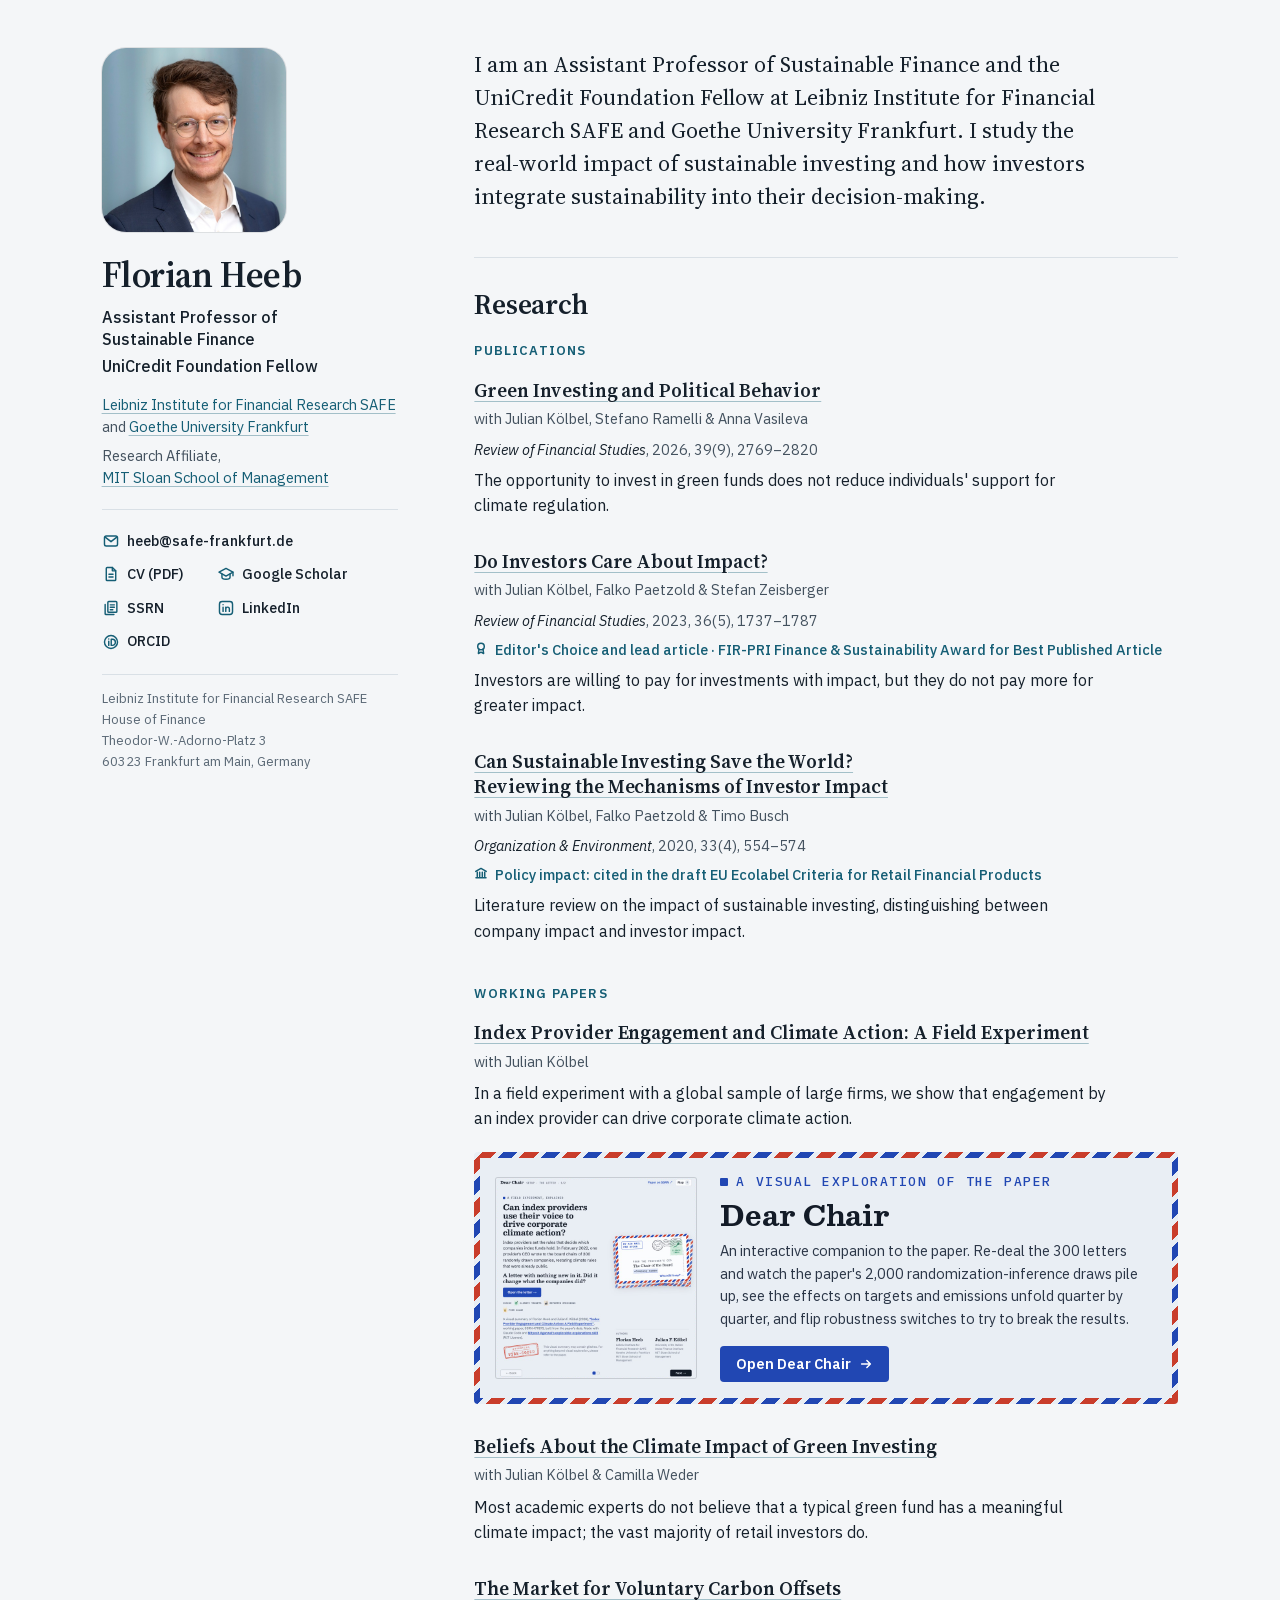
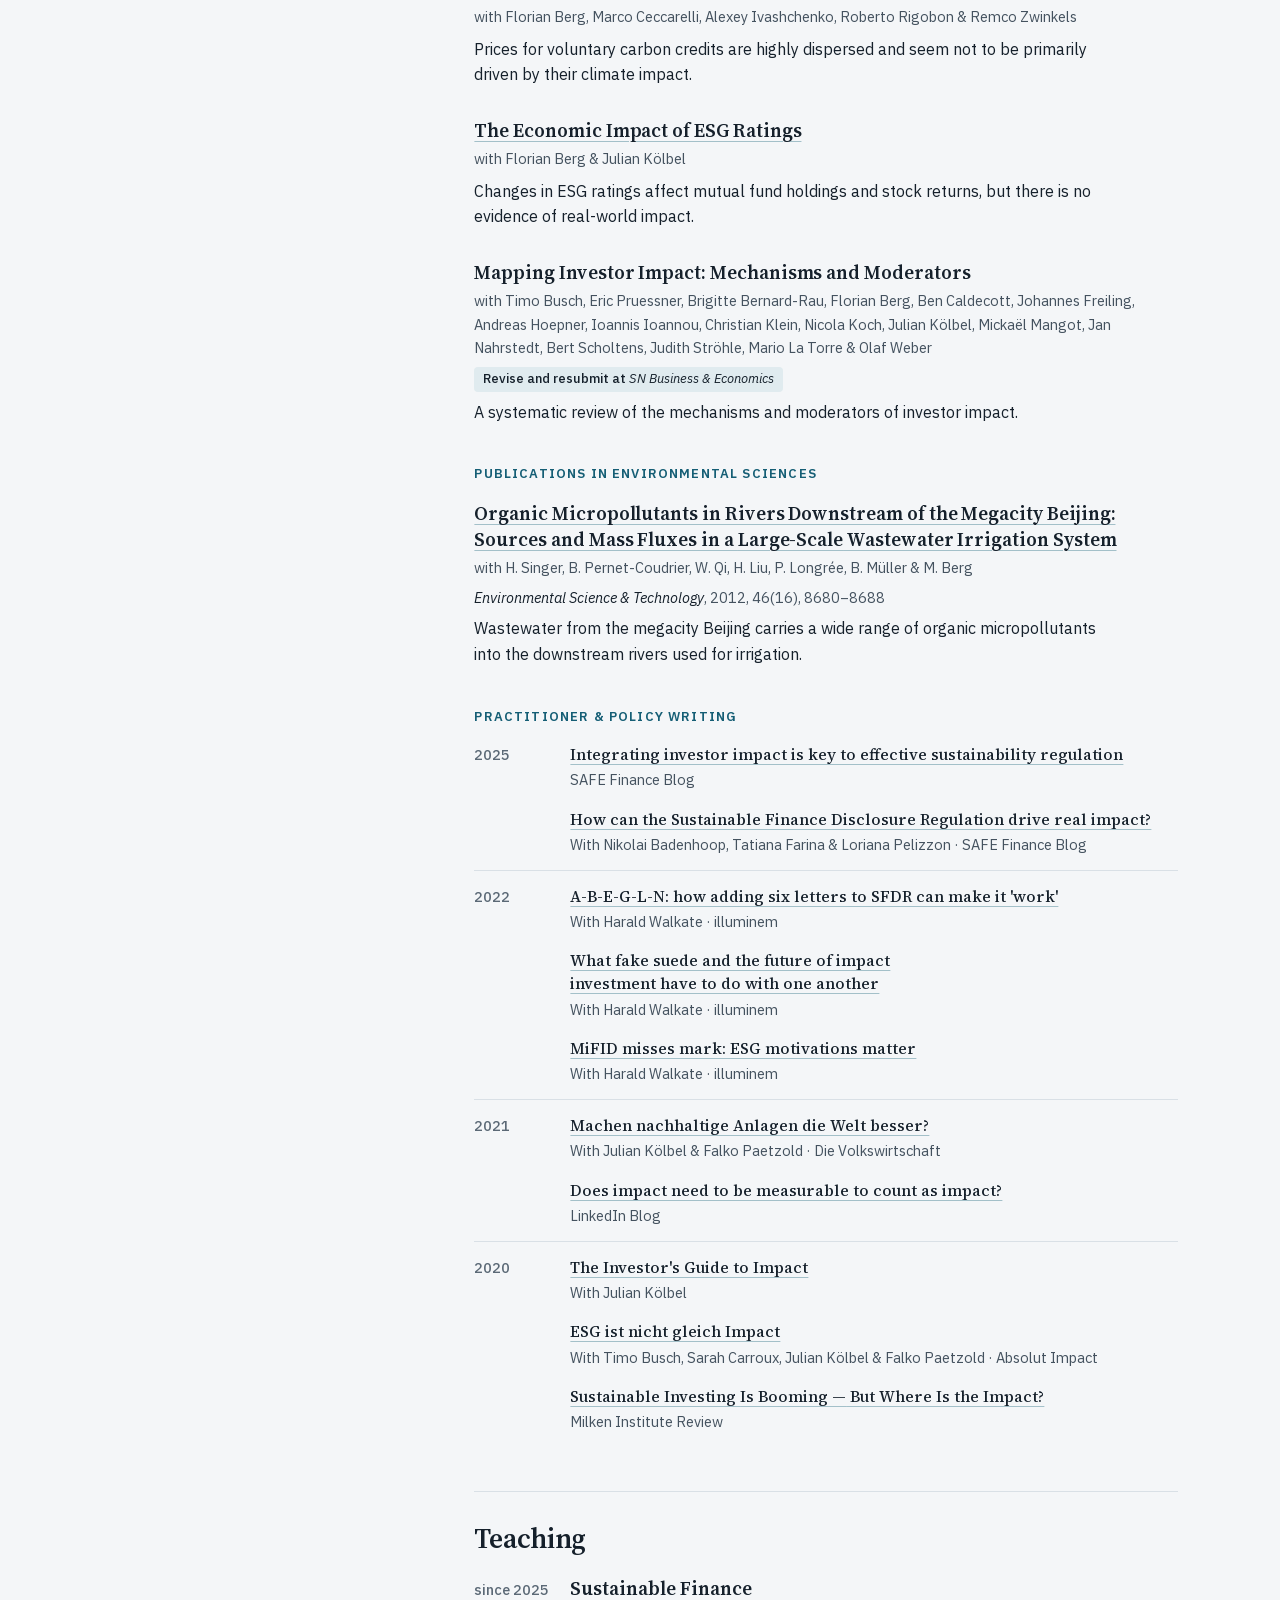
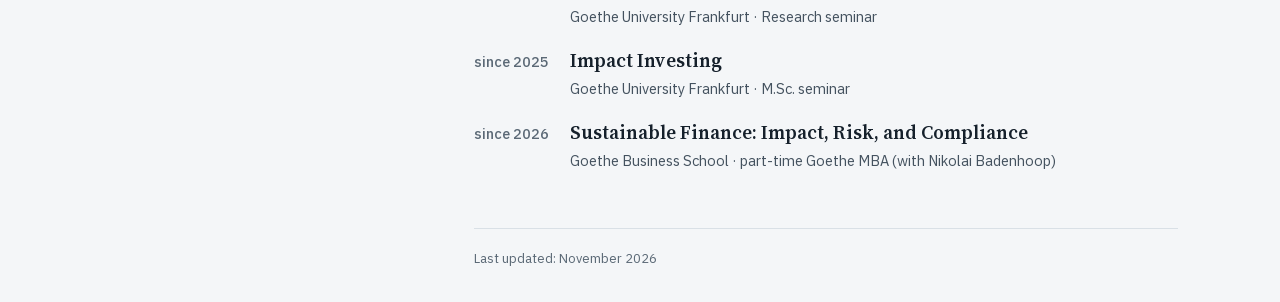
==== index.html @ aebaf459 "Personal homepage: one-page site to replace the Google Site Plain HTML/CSS, self-hosted fonts, no co" ====
<!doctype html>
<html lang="en">
<head>
<meta charset="utf-8">
<meta name="viewport" content="width=device-width, initial-scale=1, viewport-fit=cover">
<title>Florian Heeb</title>
<meta name="description" content="Florian Heeb is Assistant Professor of Sustainable Finance and UniCredit Foundation Fellow at the Leibniz Institute for Financial Research SAFE and Goethe University Frankfurt. He studies the real-world impact of sustainable investing and how investors integrate sustainability into their decision-making.">
<link rel="canonical" href="https://florian-heeb.github.io/">
<meta name="theme-color" content="#f4f6f8" media="(prefers-color-scheme: light)">
<meta name="theme-color" content="#0e151b" media="(prefers-color-scheme: dark)">
<meta property="og:type" content="profile">
<meta property="og:site_name" content="Florian Heeb">
<meta property="og:title" content="Florian Heeb">
<meta property="og:description" content="Assistant Professor of Sustainable Finance and UniCredit Foundation Fellow at the Leibniz Institute for Financial Research SAFE and Goethe University Frankfurt.">
<meta property="og:url" content="https://florian-heeb.github.io/">
<meta property="og:image" content="https://florian-heeb.github.io/assets/og-image.jpg">
<meta property="og:image:width" content="1200">
<meta property="og:image:height" content="630">
<meta property="og:image:alt" content="Florian Heeb, Assistant Professor of Sustainable Finance">
<meta property="profile:first_name" content="Florian">
<meta property="profile:last_name" content="Heeb">
<meta name="twitter:card" content="summary_large_image">
<link rel="icon" href="favicon.svg" type="image/svg+xml">
<link rel="icon" href="favicon-32.png" sizes="32x32" type="image/png">
<link rel="apple-touch-icon" href="apple-touch-icon.png">
<link rel="preload" href="fonts/ibm-plex-sans-400-600.woff2" as="font" type="font/woff2" crossorigin>
<link rel="preload" href="fonts/source-serif-4-400-700.woff2" as="font" type="font/woff2" crossorigin>
<link rel="stylesheet" href="style.css">
<script>(function(){try{var t=new URLSearchParams(location.search).get("theme");if(t==="light"||t==="dark")document.documentElement.dataset.theme=t}catch(e){}})();</script>
<script type="application/ld+json">
{
  "@context": "https://schema.org",
  "@type": "Person",
  "name": "Florian Heeb",
  "jobTitle": "Assistant Professor of Sustainable Finance",
  "affiliation": [
    {"@type": "ResearchOrganization", "name": "Leibniz Institute for Financial Research SAFE", "url": "https://safe-frankfurt.de/"},
    {"@type": "CollegeOrUniversity", "name": "Goethe University Frankfurt", "url": "https://www.goethe-university-frankfurt.de/en"}
  ],
  "email": "mailto:heeb@safe-frankfurt.de",
  "url": "https://florian-heeb.github.io/",
  "image": "https://florian-heeb.github.io/assets/headshot.jpg",
  "sameAs": [
    "https://scholar.google.com/citations?user=ScdyMcEAAAAJ",
    "https://papers.ssrn.com/sol3/cf_dev/AbsByAuth.cfm?per_id=3021491",
    "https://www.linkedin.com/in/fheeb",
    "https://orcid.org/0000-0002-9291-5499"
  ]
}
</script>
</head>
<body>
<svg class="sprite" aria-hidden="true" focusable="false">
  <symbol id="i-mail" viewBox="0 0 20 20"><rect x="2.75" y="4.5" width="14.5" height="11" rx="2"/><path d="m3.5 5.75 6.5 5 6.5-5"/></symbol>
  <symbol id="i-cv" viewBox="0 0 20 20"><path d="M11.5 2.75H5.75a1 1 0 0 0-1 1v12.5a1 1 0 0 0 1 1h8.5a1 1 0 0 0 1-1V6.5z"/><path d="M11.5 2.75V6.5h3.75M7.75 10.25h4.5M7.75 13.25h4.5"/></symbol>
  <symbol id="i-scholar" viewBox="0 0 20 20"><path d="M10 3.75 2.25 8 10 12.25 17.75 8z"/><path d="M5.5 10v3.5c0 1.2 2 2.25 4.5 2.25s4.5-1.05 4.5-2.25V10M17.75 8v4"/></symbol>
  <symbol id="i-ssrn" viewBox="0 0 20 20"><rect x="6.5" y="2.75" width="10" height="12" rx="1"/><path d="M3.5 6v10.25a1 1 0 0 0 1 1h8.75M9.25 6.5h4.5M9.25 9.25h4.5M9.25 12h2.75"/></symbol>
  <symbol id="i-in" viewBox="0 0 20 20"><rect x="2.75" y="2.75" width="14.5" height="14.5" rx="3"/><path d="M6.75 9v4.75M6.75 6.25v.01M9.75 13.75V9m0 2.4c0-1.45.95-2.4 2.15-2.4s1.85.85 1.85 2.3v2.45"/></symbol>
  <symbol id="i-orcid" viewBox="0 0 20 20"><circle cx="10" cy="10" r="7.25"/><path d="M7.5 9.25v4.5M7.5 6.75v.01M10.25 7v6.75h1.25a3.375 3.375 0 0 0 0-6.75z"/></symbol>
  <symbol id="i-award" viewBox="0 0 16 16"><circle cx="8" cy="6.25" r="3.75"/><path d="M5.75 9.25 5 14.25l3-1.5 3 1.5-.75-5"/></symbol>
  <symbol id="i-policy" viewBox="0 0 16 16"><path d="M2 6.25 8 2.75l6 3.5M3.75 7v5M6.5 7v5M9.5 7v5M12.25 7v5M2.25 13.5h11.5"/></symbol>
  <symbol id="i-arrow" viewBox="0 0 16 16"><path d="M3 8h10M9 4l4 4-4 4"/></symbol>
</svg>
<a class="skip" href="#main">Skip to content</a>
<div class="wrap">

<header class="profile">
  <img class="photo" src="assets/headshot.jpg" width="600" height="600" alt="Portrait of Florian Heeb" fetchpriority="high">
  <div class="ident">
    <h1 class="name">Florian Heeb</h1>
    <p class="role"><span>Assistant Professor of Sustainable Finance</span><span class="dot"> · </span><span>UniCredit Foundation Fellow</span></p>
  </div>
  <div class="affil">
    <p><a href="https://safe-frankfurt.de/" target="_blank" rel="noopener">Leibniz Institute for Financial Research SAFE<span class="vh"> (opens in a new tab)</span></a> and <a class="nw" href="https://www.goethe-university-frankfurt.de/en" target="_blank" rel="noopener">Goethe University Frankfurt<span class="vh"> (opens in a new tab)</span></a></p>
    <p>Research Affiliate, <a class="nw" href="https://mitsloan.mit.edu/" target="_blank" rel="noopener">MIT Sloan School of Management<span class="vh"> (opens in a new tab)</span></a></p>
  </div>
  <ul class="links" role="list">
    <li class="email"><a href="mailto:heeb@safe-frankfurt.de"><svg class="i" aria-hidden="true"><use href="#i-mail"/></svg>heeb@safe-frankfurt.de</a></li>
    <li><a href="Florian_Heeb_CV.pdf" target="_blank" rel="noopener"><svg class="i" aria-hidden="true"><use href="#i-cv"/></svg>CV (PDF)<span class="vh"> (opens in a new tab)</span></a></li>
    <li><a href="https://scholar.google.com/citations?user=ScdyMcEAAAAJ&amp;hl=en" target="_blank" rel="noopener"><svg class="i" aria-hidden="true"><use href="#i-scholar"/></svg>Google Scholar<span class="vh"> (opens in a new tab)</span></a></li>
    <li><a href="https://papers.ssrn.com/sol3/cf_dev/AbsByAuth.cfm?per_id=3021491" target="_blank" rel="noopener"><svg class="i" aria-hidden="true"><use href="#i-ssrn"/></svg>SSRN<span class="vh"> (opens in a new tab)</span></a></li>
    <li><a href="https://www.linkedin.com/in/fheeb" target="_blank" rel="noopener"><svg class="i" aria-hidden="true"><use href="#i-in"/></svg>LinkedIn<span class="vh"> (opens in a new tab)</span></a></li>
    <li><a href="https://orcid.org/0000-0002-9291-5499" target="_blank" rel="noopener"><svg class="i" aria-hidden="true"><use href="#i-orcid"/></svg>ORCID<span class="vh"> (opens in a new tab)</span></a></li>
  </ul>
  <address class="side-addr">Leibniz Institute for Financial Research SAFE<br>House of Finance<br>Theodor-W.-Adorno-Platz 3<br>60323 Frankfurt am Main, Germany</address>
</header>

<main id="main">
  <p class="bio">I am an Assistant Professor of Sustainable Finance and the UniCredit Foundation Fellow at Leibniz Institute for Financial Research SAFE and Goethe University Frankfurt. I study the <span class="nw">real-world</span> impact of sustainable investing and how investors integrate sustainability into their <span class="nw">decision-making.</span></p>

  <section class="sec" aria-labelledby="research">
    <h2 id="research">Research</h2>

    <h3>Publications</h3>
    <ol class="papers" role="list">
      <li>
        <p class="ptitle"><a href="https://doi.org/10.1093/rfs/hhag055" target="_blank" rel="noopener">Green Investing and Political Behavior<span class="vh"> (opens in a new tab)</span></a></p>
        <p class="authors">with Julian Kölbel, Stefano Ramelli & Anna Vasileva</p>
        <div class="meta"><span class="venue"><cite>Review of Financial Studies</cite>, 2026, <span class="nw">39(9), 2769–2820</span></span></div>
        <p class="sum">The opportunity to invest in green funds does not reduce individuals' support for climate regulation.</p>
      </li>
      <li>
        <p class="ptitle"><a href="https://doi.org/10.1093/rfs/hhac066" target="_blank" rel="noopener">Do Investors Care About Impact?<span class="vh"> (opens in a new tab)</span></a></p>
        <p class="authors">with Julian Kölbel, Falko Paetzold & Stefan Zeisberger</p>
        <div class="meta"><span class="venue"><cite>Review of Financial Studies</cite>, 2023, <span class="nw">36(5), 1737–1787</span></span></div>
        <p class="note"><svg class="i i-sm" aria-hidden="true"><use href="#i-award"/></svg><span>Editor's Choice and lead article · <span class="nw">FIR-PRI</span> Finance & Sustainability Award for Best Published Article</span></p>
        <p class="sum">Investors are willing to pay for investments with impact, but they do not pay more for greater impact.</p>
      </li>
      <li>
        <p class="ptitle"><a href="https://doi.org/10.1177/1086026620919202" target="_blank" rel="noopener">Can Sustainable Investing Save the World? Reviewing the Mechanisms of Investor Impact<span class="vh"> (opens in a new tab)</span></a></p>
        <p class="authors">with Julian Kölbel, Falko Paetzold & Timo Busch</p>
        <div class="meta"><span class="venue"><cite>Organization & Environment</cite>, 2020, <span class="nw">33(4), 554–574</span></span></div>
        <p class="note"><svg class="i i-sm" aria-hidden="true"><use href="#i-policy"/></svg><span>Policy impact: cited in the draft EU Ecolabel Criteria for Retail Financial Products</span></p>
        <p class="sum">Literature review on the impact of sustainable investing, distinguishing between company impact and investor impact.</p>
      </li>
    </ol>

    <h3>Working Papers</h3>
    <ol class="papers" role="list">
      <li>
        <p class="ptitle"><a href="https://papers.ssrn.com/sol3/papers.cfm?abstract_id=4711873" target="_blank" rel="noopener">Index Provider Engagement and Climate Action: A Field Experiment<span class="vh"> (opens in a new tab)</span></a></p>
        <p class="authors">with Julian Kölbel</p>
        <p class="sum">In a field experiment with a global sample of large firms, we show that engagement by an index provider can drive corporate climate action.</p>
        <a class="dc" href="https://florian-heeb.github.io/dear-chair/" target="_blank" rel="noopener" aria-labelledby="dc-title dc-kick dc-cta" aria-describedby="dc-text">
          <span class="dc-in">
            <span class="dc-media"><img src="assets/dear-chair-cover.jpg" width="640" height="640" alt="Title slide of Dear Chair, the interactive version of the paper" loading="lazy" decoding="async"></span>
            <span class="dc-body">
              <span class="dc-kick" id="dc-kick">A visual exploration of the paper</span>
              <span class="dc-title" id="dc-title">Dear Chair</span>
              <span class="dc-text" id="dc-text">An interactive companion to the paper. <span class="nw">Re-deal</span> the 300 letters and watch the paper's 2,000 randomization-inference draws pile up, see the effects on targets and emissions unfold quarter by quarter, and flip robustness switches to try to break the results.</span>
              <span class="dc-cta" id="dc-cta">Open Dear Chair<svg class="i i-sm" aria-hidden="true"><use href="#i-arrow"/></svg><span class="vh"> (opens in a new tab)</span></span>
            </span>
          </span>
        </a>
      </li>
      <li>
        <p class="ptitle"><a href="https://papers.ssrn.com/sol3/papers.cfm?abstract_id=5841424" target="_blank" rel="noopener">Beliefs About the Climate Impact of Green Investing<span class="vh"> (opens in a new tab)</span></a></p>
        <p class="authors">with Julian Kölbel & Camilla Weder</p>
        <p class="sum">Most academic experts do not believe that a typical green fund has a meaningful climate impact; the vast majority of retail investors do.</p>
      </li>
      <li>
        <p class="ptitle"><a href="https://papers.ssrn.com/sol3/papers.cfm?abstract_id=5822702" target="_blank" rel="noopener">The Market for Voluntary Carbon Offsets<span class="vh"> (opens in a new tab)</span></a></p>
        <p class="authors">with Florian Berg, Marco Ceccarelli, Alexey Ivashchenko, Roberto Rigobon & Remco Zwinkels</p>
        <p class="sum">Prices for voluntary carbon credits are highly dispersed and seem not to be primarily driven by their climate impact.</p>
      </li>
      <li>
        <p class="ptitle"><a href="https://papers.ssrn.com/sol3/papers.cfm?abstract_id=4088545" target="_blank" rel="noopener">The Economic Impact of ESG Ratings<span class="vh"> (opens in a new tab)</span></a></p>
        <p class="authors">with Florian Berg & Julian Kölbel</p>
        <p class="sum">Changes in ESG ratings affect mutual fund holdings and stock returns, but there is no evidence of <span class="nw">real-world</span> impact.</p>
      </li>
      <li>
        <p class="ptitle">Mapping Investor Impact: Mechanisms and Moderators</p>
        <p class="authors">with Timo Busch, Eric Pruessner, Brigitte <span class="nw">Bernard-Rau</span>, Florian Berg, Ben Caldecott, Johannes Freiling, Andreas Hoepner, Ioannis Ioannou, Christian Klein, Nicola Koch, Julian Kölbel, Mickaël Mangot, Jan Nahrstedt, Bert Scholtens, Judith Ströhle, Mario La Torre & Olaf Weber</p>
        <div class="meta"><span class="status">Revise and resubmit at <cite>SN Business & Economics</cite></span></div>
        <p class="sum">A systematic review of the mechanisms and moderators of investor impact.</p>
      </li>
    </ol>

    <h3>Publications in Environmental Sciences</h3>
    <ol class="papers" role="list">
      <li>
        <p class="ptitle"><a href="https://doi.org/10.1021/es301912q" target="_blank" rel="noopener">Organic Micropollutants in Rivers Downstream of the Megacity Beijing: Sources and Mass Fluxes in a <span class="nw">Large-Scale</span> Wastewater Irrigation System<span class="vh"> (opens in a new tab)</span></a></p>
        <p class="authors">with <span class="nw">H. Singer</span>, <span class="nw">B. Pernet-Coudrier</span>, <span class="nw">W. Qi</span>, <span class="nw">H. Liu</span>, <span class="nw">P. Longrée</span>, <span class="nw">B. Müller</span> & <span class="nw">M. Berg</span></p>
        <div class="meta"><span class="venue"><cite>Environmental Science & Technology</cite>, 2012, <span class="nw">46(16), 8680–8688</span></span></div>
        <p class="sum">Wastewater from the megacity Beijing carries a wide range of organic micropollutants into the downstream rivers used for irrigation.</p>
      </li>
    </ol>

    <h3>Practitioner & Policy Writing</h3>
    <dl class="writing">
      <div class="wg row2">
        <dt class="yr">2025</dt>
        <dd><p class="wt"><a href="https://safe-frankfurt.de/news-latest/safe-finance-blog/details/integrating-investor-impact-is-key-to-effective-sustainability-regulation.html" target="_blank" rel="noopener">Integrating investor impact is key to effective sustainability regulation<span class="vh"> (opens in a new tab)</span></a></p><p class="src">SAFE Finance Blog</p></dd>
        <dd><p class="wt"><a href="https://safe-frankfurt.de/news-latest/safe-finance-blog/details/how-can-the-sustainable-finance-disclosure-regulation-drive-real-impact.html" target="_blank" rel="noopener">How can the Sustainable Finance Disclosure Regulation drive real impact?<span class="vh"> (opens in a new tab)</span></a></p><p class="src">With Nikolai Badenhoop, Tatiana Farina & Loriana Pelizzon · SAFE Finance Blog</p></dd>
      </div>
      <div class="wg row2">
        <dt class="yr">2022</dt>
        <dd><p class="wt"><a href="https://illuminem.com/illuminemvoices/a-b-e-g-l-n-how-adding-six-letters-to-sfdr-can-make-it-work" target="_blank" rel="noopener"><span class="nw">A-B-E-G-L-N:</span> how adding six letters to SFDR can make it 'work'<span class="vh"> (opens in a new tab)</span></a></p><p class="src">With Harald Walkate · illuminem</p></dd>
        <dd><p class="wt"><a href="https://illuminem.com/illuminemvoices/what-fake-suede-and-the-future-of-impact-investment-have-to-do-with-one-another" target="_blank" rel="noopener">What fake suede and the future of impact investment have to do with one another<span class="vh"> (opens in a new tab)</span></a></p><p class="src">With Harald Walkate · illuminem</p></dd>
        <dd><p class="wt"><a href="https://illuminem.com/illuminemvoices/mifid-misses-mark-esg-motivations-matter" target="_blank" rel="noopener">MiFID misses mark: ESG motivations matter<span class="vh"> (opens in a new tab)</span></a></p><p class="src">With Harald Walkate · illuminem</p></dd>
      </div>
      <div class="wg row2">
        <dt class="yr">2021</dt>
        <dd><p class="wt"><a href="https://dievolkswirtschaft.ch/de/2021/04/machen-nachhaltige-anlagen-die-welt-besser/" target="_blank" rel="noopener"><span lang="de">Machen nachhaltige Anlagen die Welt besser?</span><span class="vh"> (opens in a new tab)</span></a></p><p class="src">With Julian Kölbel & Falko Paetzold · <span lang="de">Die Volkswirtschaft</span></p></dd>
        <dd><p class="wt"><a href="https://www.linkedin.com/pulse/does-impact-need-measurable-count-intentional-florian-heeb" target="_blank" rel="noopener">Does impact need to be measurable to count as impact?<span class="vh"> (opens in a new tab)</span></a></p><p class="src">LinkedIn Blog</p></dd>
      </div>
      <div class="wg row2">
        <dt class="yr">2020</dt>
        <dd><p class="wt"><a href="https://drive.google.com/file/d/1u4XIot3a_4KsGG8ewJ7DowEY1zx2VhFl/view?usp=sharing" target="_blank" rel="noopener">The Investor's Guide to Impact<span class="vh"> (opens in a new tab)</span></a></p><p class="src">With Julian Kölbel</p></dd>
        <dd><p class="wt"><a href="https://www.absolut-research.de/publikationen/absolutranking/news/detail/n/esg-ist-nicht-gleich-impact/" target="_blank" rel="noopener"><span lang="de">ESG ist nicht gleich Impact</span><span class="vh"> (opens in a new tab)</span></a></p><p class="src">With Timo Busch, Sarah Carroux, Julian Kölbel & Falko Paetzold · Absolut Impact</p></dd>
        <dd><p class="wt"><a href="https://www.milkenreview.org/articles/sustainable-investing-is-booming-but-where-is-the-impact" target="_blank" rel="noopener">Sustainable Investing <span class="nw">Is Booming —</span> But Where Is the Impact?<span class="vh"> (opens in a new tab)</span></a></p><p class="src">Milken Institute Review</p></dd>
      </div>
    </dl>
  </section>

  <section class="sec" aria-labelledby="teaching">
    <h2 id="teaching">Teaching</h2>
    <ul class="teach" role="list">
      <li class="row2">
        <p class="yr">since 2025</p>
        <div><p class="ctitle">Sustainable Finance</p><p class="cmeta">Goethe University Frankfurt · Research seminar</p></div>
      </li>
      <li class="row2">
        <p class="yr">since 2025</p>
        <div><p class="ctitle">Impact Investing</p><p class="cmeta">Goethe University Frankfurt · M.Sc. seminar</p></div>
      </li>
      <li class="row2">
        <p class="yr">since 2026</p>
        <div><p class="ctitle">Sustainable Finance: Impact, Risk, and Compliance</p><p class="cmeta">Goethe Business School · <span class="nw">part-time</span> Goethe MBA <span class="nw">(with Nikolai Badenhoop)</span></p></div>
      </li>
    </ul>
  </section>
</main>

<footer class="foot">
  <address class="foot-addr">Leibniz Institute for Financial Research SAFE<br>House of Finance<br>Theodor-W.-Adorno-Platz 3<br>60323 Frankfurt am Main, Germany</address>
  <p class="foot-meta"><span>Last updated: November 2026</span></p>
</footer>

</div>
<script>
(function(){var p=document.querySelector(".profile");if(!p||!window.matchMedia)return;var mq=matchMedia("(min-width: 960px)");function fit(){p.style.top=mq.matches?Math.min(0,window.innerHeight-p.offsetHeight)+"px":""}fit();addEventListener("resize",fit);if(window.ResizeObserver)new ResizeObserver(fit).observe(p)})();
</script>
</body>
</html>
---- style.css ----
/* Florian Heeb — personal homepage.
   Layout: sticky profile sidebar (photo, roles, links, address) beside a 44rem reading column;
   the Dear Chair card is the only card on the page and the only place with the explorable's airmail look. */

/* Fonts are served from this site (no third-party font requests). Latin subsets; licences in fonts/. */
@font-face{font-family:"IBM Plex Sans";font-style:normal;font-weight:400 600;font-display:swap;src:url("fonts/ibm-plex-sans-400-600.woff2") format("woff2");unicode-range:U+0000-00FF,U+0131,U+0152-0153,U+02BB-02BC,U+02C6,U+02DA,U+02DC,U+0304,U+0308,U+0329,U+2000-206F,U+20AC,U+2122,U+2191,U+2193,U+2212,U+2215,U+FEFF,U+FFFD}
@font-face{font-family:"IBM Plex Sans";font-style:italic;font-weight:400;font-display:swap;src:url("fonts/ibm-plex-sans-400-italic.woff2") format("woff2");unicode-range:U+0000-00FF,U+0131,U+0152-0153,U+02BB-02BC,U+02C6,U+02DA,U+02DC,U+0304,U+0308,U+0329,U+2000-206F,U+20AC,U+2122,U+2191,U+2193,U+2212,U+2215,U+FEFF,U+FFFD}
@font-face{font-family:"Source Serif 4";font-style:normal;font-weight:400 700;font-display:swap;src:url("fonts/source-serif-4-400-700.woff2") format("woff2");unicode-range:U+0000-00FF,U+0131,U+0152-0153,U+02BB-02BC,U+02C6,U+02DA,U+02DC,U+0304,U+0308,U+0329,U+2000-206F,U+20AC,U+2122,U+2191,U+2193,U+2212,U+2215,U+FEFF,U+FFFD}
/* Subset to the glyphs of the Dear Chair kicker and title only */
@font-face{font-family:"IBM Plex Mono";font-style:normal;font-weight:500;font-display:swap;src:url("fonts/ibm-plex-mono-500.woff2") format("woff2");unicode-range:U+20,U+41-5A,U+61-7A}
@font-face{font-family:"Besley";font-style:normal;font-weight:700;font-display:swap;src:url("fonts/besley-700.woff2") format("woff2");unicode-range:U+20,U+43-44,U+61,U+65,U+68-69,U+72}

:root{
  color-scheme:light;
  --bg:#f4f6f8;
  --ink:#15202b;
  --ink-2:#44525f;
  --ink-3:#5b6976;
  --line:#d9e0e6;
  --accent:#155e75;
  --accent-hover:#0d4556;
  --accent-soft:#e0ebef;
  --accent-line:rgba(21,94,117,.36);
  --chip:#ffffff;
  --chip-line:#d3dbe2;
  --photo-bg:#d8e6ea;
  --ring:rgba(21,32,43,.10);
  --air-blue:#2147b3;
  --air-red:#c93d2b;
  --air-paper:#e9eef4;
  --air-ink:#131b27;
  --air-text:#2b3647;
  --air-kick:#2147b3;
  --air-btn:#2147b3;
  --air-btn-hover:#18368c;
  --air-btn-ink:#ffffff;
  --air-frame:rgba(19,27,39,.16);
  --air-shadow:rgba(19,27,39,.30);
  --img-filter:none;
  --skip-bg:#15202b;
  --skip-ink:#ffffff;
  --f-sans:"IBM Plex Sans","Segoe UI","Helvetica Neue",Arial,sans-serif;
  --f-serif:"Source Serif 4","Source Serif Pro",Charter,"Bitstream Charter",Georgia,Cambria,"Times New Roman",serif;
  --f-mono:"IBM Plex Mono",ui-monospace,SFMono-Regular,Menlo,Consolas,monospace;
  --f-display:"Besley",var(--f-serif);
  --fs-xs:.8125rem;--fs-sm:.90625rem;--fs-md:1rem;--fs-lg:1.1875rem;--fs-xl:1.375rem;--fs-2xl:1.75rem;--fs-3xl:2.25rem;
}
@media (prefers-color-scheme:dark){
  :root:not([data-theme="light"]){
    --bg:#0e151b;--ink:#e4eaef;--ink-2:#aab6c0;--ink-3:#8e9ba6;--line:#22303a;
    --accent:#7cc3d6;--accent-hover:#a6dbe9;--accent-soft:#14303a;--accent-line:rgba(124,195,214,.42);
    --chip:#131c24;--chip-line:#2a3843;--photo-bg:#2a3540;--ring:rgba(228,234,239,.12);
    --air-blue:#4e74e4;--air-red:#dc5a45;--air-paper:#131b27;--air-ink:#eef2f7;--air-text:#c5cfdb;
    --air-kick:#9db3f7;--air-btn:#3d63d8;--air-btn-hover:#3054c4;--air-btn-ink:#ffffff;
    --air-frame:rgba(233,238,244,.14);--air-shadow:rgba(0,0,0,.55);--img-filter:brightness(.9);
    --skip-bg:#e4eaef;--skip-ink:#0e151b;
    color-scheme:dark;
  }
}
:root[data-theme="dark"]{
  --bg:#0e151b;--ink:#e4eaef;--ink-2:#aab6c0;--ink-3:#8e9ba6;--line:#22303a;
  --accent:#7cc3d6;--accent-hover:#a6dbe9;--accent-soft:#14303a;--accent-line:rgba(124,195,214,.42);
  --chip:#131c24;--chip-line:#2a3843;--photo-bg:#2a3540;--ring:rgba(228,234,239,.12);
  --air-blue:#4e74e4;--air-red:#dc5a45;--air-paper:#131b27;--air-ink:#eef2f7;--air-text:#c5cfdb;
  --air-kick:#9db3f7;--air-btn:#3d63d8;--air-btn-hover:#3054c4;--air-btn-ink:#ffffff;
  --air-frame:rgba(233,238,244,.14);--air-shadow:rgba(0,0,0,.55);--img-filter:brightness(.9);
  --skip-bg:#e4eaef;--skip-ink:#0e151b;
  color-scheme:dark;
}

*,*::before,*::after{box-sizing:border-box}
html{-webkit-text-size-adjust:100%;text-size-adjust:100%}
body{margin:0;background:var(--bg);color:var(--ink);font:400 var(--fs-md)/1.6 var(--f-sans);overflow-wrap:break-word;-webkit-font-smoothing:antialiased;-moz-osx-font-smoothing:grayscale}
img{display:block;max-width:100%;height:auto}
h1,h2,h3{margin:0;text-wrap:balance}
p{margin:0;text-wrap:pretty}
ul,ol,dl,dd{margin:0;padding:0;list-style:none}
address{font-style:normal}
cite{font-style:italic}
a{color:var(--accent);text-decoration-line:underline;text-decoration-thickness:1px;text-underline-offset:.22em;text-decoration-color:var(--accent-line)}
a:hover{color:var(--accent-hover);text-decoration-color:currentColor}
:focus-visible{outline:2px solid var(--accent);outline-offset:3px;border-radius:3px}
::selection{background:var(--accent-soft);color:var(--ink)}
.vh{position:absolute!important;width:1px;height:1px;margin:-1px;padding:0;overflow:hidden;clip:rect(0 0 0 0);clip-path:inset(50%);white-space:nowrap;border:0}
.sprite{position:absolute;width:0;height:0;overflow:hidden}
.i{display:inline-block;width:1.125rem;height:1.125rem;flex:none;fill:none;stroke:currentColor;stroke-width:1.6;stroke-linecap:round;stroke-linejoin:round}
.i-sm{width:.875rem;height:.875rem;stroke-width:1.7}
.nw{white-space:nowrap}
.skip{position:absolute;left:max(16px,env(safe-area-inset-left,0px));top:-80px;z-index:10;padding:10px 14px;border-radius:4px;background:var(--skip-bg);color:var(--skip-ink);font-weight:600;text-decoration:none}
.skip:focus{top:12px}

/* Layout (phone first) */
.wrap{max-width:1180px;margin:0 auto;padding-left:max(16px,env(safe-area-inset-left,0px));padding-right:max(16px,env(safe-area-inset-right,0px));padding-block:0 max(24px,env(safe-area-inset-bottom,0px))}
main{min-width:0;padding-block:28px 0}

/* Profile: compact header on phones, sticky sidebar on desktop */
.profile{display:grid;grid-template-columns:auto minmax(0,1fr);gap:14px 16px;align-items:center;padding-block:28px 24px;border-bottom:1px solid var(--line)}
.photo{width:84px;height:84px;border-radius:18px;object-fit:cover;background:var(--photo-bg);box-shadow:0 0 0 1px var(--ring)}
.ident{min-width:0}
.name{font:600 var(--fs-2xl)/1.1 var(--f-serif);letter-spacing:-.012em}
.role{margin-top:5px;font-size:var(--fs-sm);font-weight:500;line-height:1.45}
.role span{display:block}
.role .dot{display:none}
.role .dot+span{margin-top:.3em}
.affil{grid-column:1/-1;min-width:0;font-size:var(--fs-sm);line-height:1.5;color:var(--ink-2)}
.affil p{text-wrap:wrap}
.affil p+p{margin-top:4px}
.links{grid-column:1/-1;display:flex;flex-wrap:wrap;gap:8px}
.links li{min-width:0}
.links a{display:inline-flex;align-items:center;gap:7px;min-height:36px;padding:6px 12px 6px 10px;border:1px solid var(--chip-line);border-radius:999px;background:var(--chip);color:var(--ink);font-size:var(--fs-sm);font-weight:500;line-height:1.25;text-decoration:none}
.links a .i{color:var(--accent)}
.links a:hover{border-color:var(--accent);color:var(--accent-hover)}
.side-addr{display:none}

@media (min-width:600px){
  .profile{gap:18px 24px;padding-block:40px 28px}
  .photo{width:120px;height:120px;border-radius:22px}
  .name{font-size:var(--fs-3xl)}
  .role{font-size:var(--fs-md)}
}

/* Bio and sections */
.bio{max-width:40rem;font:400 var(--fs-lg)/1.55 var(--f-serif);color:var(--ink)}
.sec{margin-top:44px;padding-top:30px;border-top:1px solid var(--line)}
.sec h2{font:600 var(--fs-2xl)/1.15 var(--f-serif);letter-spacing:-.01em}
.sec h3{margin:40px 0 18px;font-size:var(--fs-xs);font-weight:600;line-height:1.35;letter-spacing:.09em;text-transform:uppercase;color:var(--accent)}
.sec h2+h3{margin-top:22px}

/* Paper entries */
.papers>li+li{margin-top:30px}
.ptitle{font:600 var(--fs-lg)/1.35 var(--f-serif);letter-spacing:-.003em;text-wrap:balance}
.ptitle a{color:var(--ink)}
.ptitle a:hover{color:var(--accent-hover)}
.authors{margin-top:4px;font-size:var(--fs-sm);color:var(--ink-2)}
.meta{margin-top:8px;display:flex;flex-wrap:wrap;align-items:center;gap:6px 14px;font-size:var(--fs-sm);line-height:1.45;color:var(--ink-2)}
.venue cite{color:var(--ink)}
.status{display:inline-block;padding:3px 9px;border-radius:4px;background:var(--accent-soft);color:var(--ink);font-size:var(--fs-xs);font-weight:500;line-height:1.45}
.note{margin-top:8px;display:flex;gap:7px;align-items:flex-start;font-size:var(--fs-sm);font-weight:500;line-height:1.45;color:var(--accent)}
.note .i{margin-top:.15em}
.sum{margin-top:8px;max-width:40rem}

/* Dear Chair: the airmail identity lives only here */
.dc{display:block;margin-top:20px;padding:6px;border-radius:4px;color:var(--air-ink);text-decoration:none;background:repeating-linear-gradient(-45deg,var(--air-red) 0 10px,var(--air-paper) 10px 15px,var(--air-blue) 15px 25px,var(--air-paper) 25px 30px)}
.dc:hover{color:var(--air-ink);box-shadow:0 12px 28px -16px var(--air-shadow)}
.dc:focus-visible{outline:3px solid var(--accent);outline-offset:4px;border-radius:5px}
.dc-in{display:grid;grid-template-columns:minmax(0,1fr);background:var(--air-paper)}
/* Phones: a 16:10 crop of the title slide (headline, letter and button), zoomed so the slide's own stripes don't double the card's */
.dc-media{display:block;overflow:hidden;aspect-ratio:16/10;border-bottom:1px solid var(--air-frame)}
.dc img{width:100%;height:100%;object-fit:cover;object-position:50% 21%;transform:scale(1.045);transform-origin:50% 21%;filter:var(--img-filter)}
.dc-body{display:block;min-width:0;padding:18px 18px 20px}
.dc-kick{display:flex;align-items:center;gap:8px;font:500 var(--fs-xs)/1.2 var(--f-mono);letter-spacing:.12em;text-transform:uppercase;color:var(--air-kick)}
.dc-kick::before{content:"";width:8px;height:8px;border-radius:1px;background:var(--air-blue)}
.dc-title{display:block;margin-top:10px;font:700 var(--fs-2xl)/1.1 var(--f-display);letter-spacing:-.01em;color:var(--air-ink)}
.dc-text{display:block;margin-top:10px;font-size:var(--fs-sm);line-height:1.55;color:var(--air-text)}
.dc-cta{display:inline-flex;align-items:center;gap:8px;margin-top:16px;padding:9px 16px;border-radius:4px;background:var(--air-btn);color:var(--air-btn-ink);font-size:var(--fs-sm);font-weight:600;line-height:1.2}
.dc:hover .dc-cta{background:var(--air-btn-hover)}
@media (min-width:600px){
  .dc-in{grid-template-columns:200px minmax(0,1fr);gap:24px;align-items:center;padding:16px 20px 16px 16px}
  .dc-media{aspect-ratio:1;border-bottom:0;border-radius:2px;box-shadow:0 0 0 1px var(--air-frame)}
  .dc img{object-position:50% 50%;transform:scale(1.035);transform-origin:50% 50%}
  .dc-body{padding:0}
}

/* Practitioner & policy writing, grouped by year */
.row2{display:grid;grid-template-columns:minmax(0,1fr);row-gap:4px}
.wg{padding-block:14px;border-top:1px solid var(--line)}
.wg:first-child{border-top:0;padding-top:0}
.yr{font-size:var(--fs-sm);font-weight:500;line-height:1.55;color:var(--ink-3);font-variant-numeric:tabular-nums;white-space:nowrap}
.wg dd{min-width:0}
.wg dd+dd{margin-top:12px}
@media (min-width:480px){
  .row2{grid-template-columns:5rem minmax(0,1fr);column-gap:16px;align-items:baseline}
  .row2>.yr{grid-column:1}
  .row2>:not(.yr){grid-column:2}
}
.wt{font:500 var(--fs-md)/1.45 var(--f-serif);text-wrap:balance}
.wt a{color:var(--ink)}
.wt a:hover{color:var(--accent-hover)}
.src{margin-top:2px;font-size:var(--fs-sm);color:var(--ink-2)}

/* Teaching */
.teach{margin-top:22px}
.teach li+li{margin-top:20px}
.ctitle{font:600 var(--fs-lg)/1.35 var(--f-serif);text-wrap:balance}
.cmeta{margin-top:3px;font-size:var(--fs-sm);color:var(--ink-2)}

/* Footer */
.foot{margin-top:56px;padding-block:20px 8px;border-top:1px solid var(--line);font-size:var(--fs-xs);color:var(--ink-3)}
.foot-addr{margin-bottom:12px;font-size:var(--fs-sm);line-height:1.55;color:var(--ink-2)}
.foot-meta{display:flex;flex-wrap:wrap;gap:4px 18px}
.foot a{color:var(--ink-2);text-decoration-color:var(--line)}
.foot a:hover{color:var(--accent-hover);text-decoration-color:currentColor}

/* Desktop: sticky profile sidebar */
@media (min-width:960px){
  .wrap{display:grid;grid-template-columns:clamp(248px,24vw,296px) minmax(0,44rem);column-gap:clamp(48px,6vw,96px);justify-content:center;align-items:start}
  .profile{grid-column:1;grid-row:1/span 2;position:sticky;top:0;display:block;padding-block:48px 32px;border-bottom:0}
  .photo{width:184px;height:184px;border-radius:24px}
  .name{margin-top:24px;font-size:var(--fs-3xl);line-height:1.05}
  .role{margin-top:12px;font-size:var(--fs-md);line-height:1.4}
  .affil{margin-top:16px}
  .affil p+p{margin-top:8px}
  .links{display:grid;grid-template-columns:repeat(2,max-content);gap:2px clamp(20px,2.6vw,36px);margin-top:20px;padding-top:16px;border-top:1px solid var(--line)}
  .links .email{grid-column:1/-1}
  .links a{min-height:30px;padding:3px 0;border:0;border-radius:3px;background:none}
  .links a:hover{color:var(--accent-hover);text-decoration:underline;text-decoration-color:var(--accent-line)}
  .side-addr{display:block;text-wrap:balance;margin-top:16px;padding-top:14px;border-top:1px solid var(--line);font-size:var(--fs-xs);line-height:1.6;color:var(--ink-3)}
  main{grid-column:2;grid-row:1;padding-block:48px 0}
  .bio{font-size:var(--fs-xl);line-height:1.5}
  .foot{grid-column:2;grid-row:2}
  .foot-addr{display:none}
}

@media (prefers-reduced-motion:no-preference){
  html{scroll-behavior:smooth}
  a,.dc-cta{transition:color .15s,background-color .15s,border-color .15s,text-decoration-color .15s,box-shadow .2s,transform .2s}
  .dc:hover{transform:translateY(-2px)}
}

@media print{
  :root{--bg:#fff;--ink:#000;--ink-2:#333;--ink-3:#444;--accent:#000}
  .skip,.links,.dc{display:none!important}
  .wrap{display:block}
  .profile{position:static}
  a{text-decoration:none;color:inherit}
}
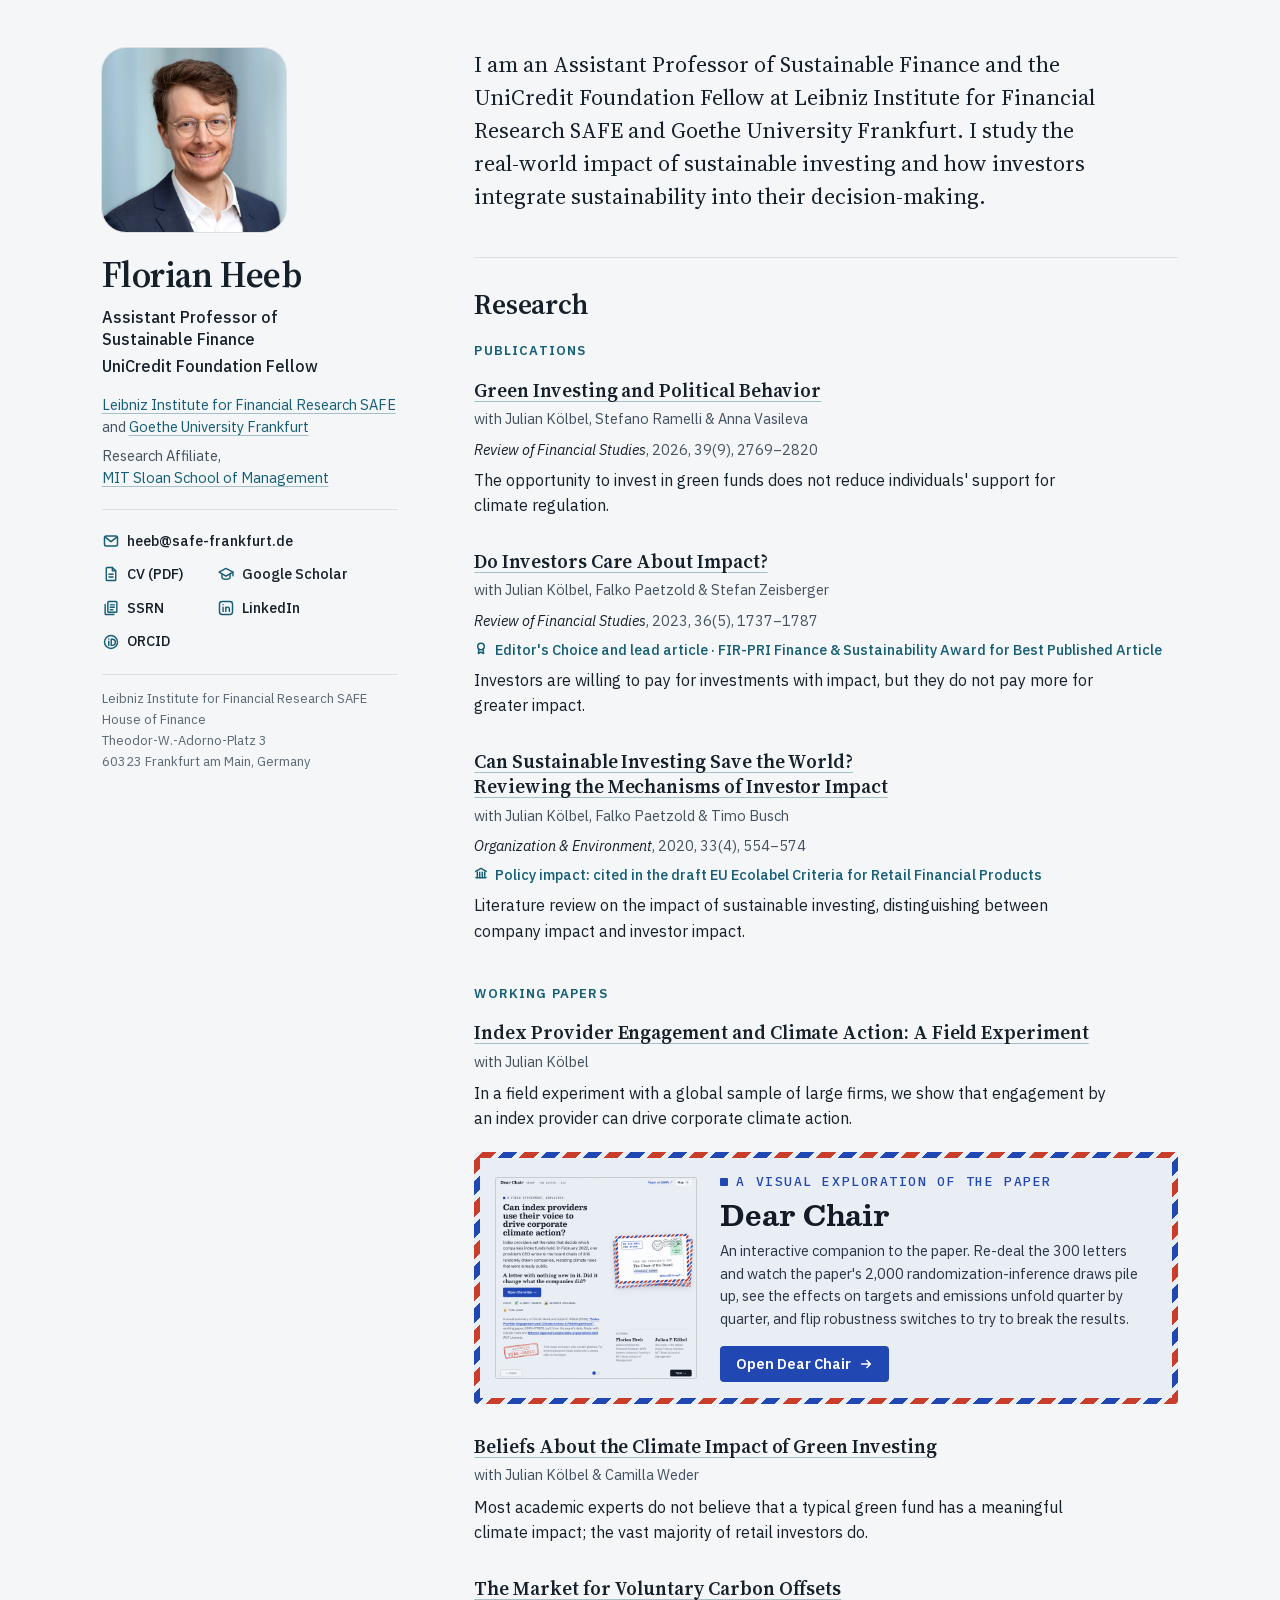
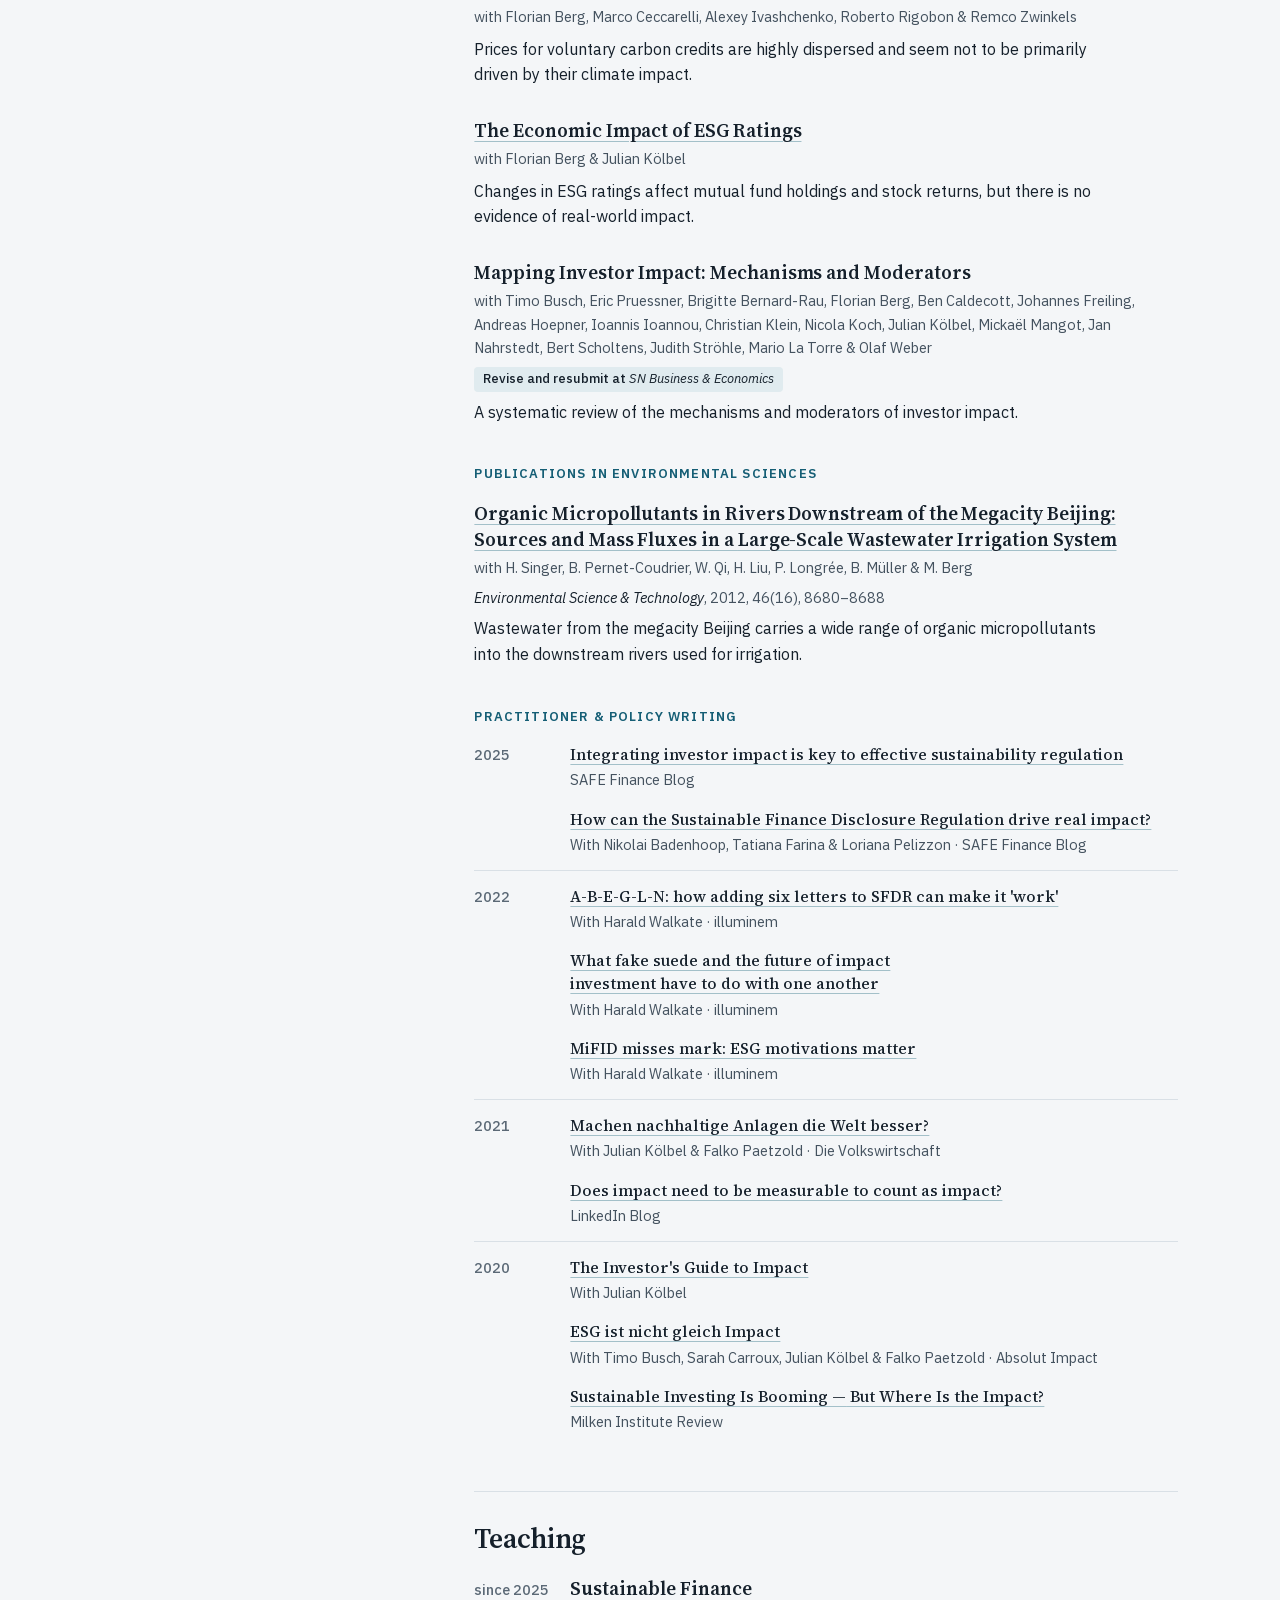
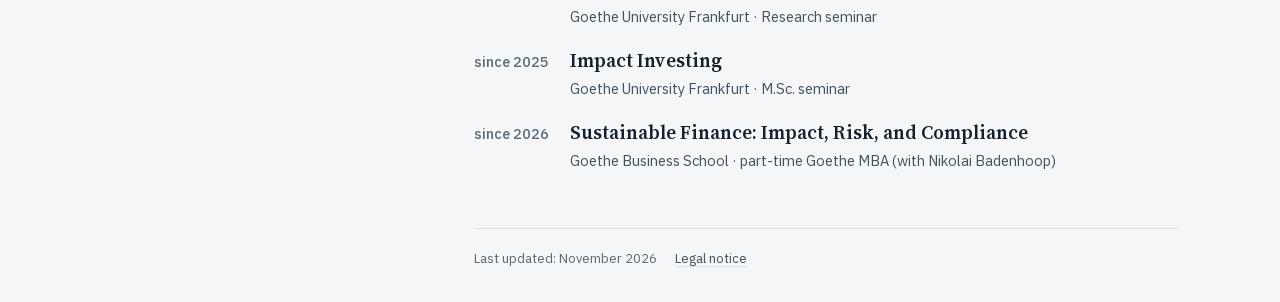
==== commit b3a025aa: "Brighten headshot backdrop in side bands; add minimal legal notice - Headshot: backdrop lifted in tw" ====
--- a/index.html
+++ b/index.html
@@ -214,7 +214,7 @@
 
 <footer class="foot">
   <address class="foot-addr">Leibniz Institute for Financial Research SAFE<br>House of Finance<br>Theodor-W.-Adorno-Platz 3<br>60323 Frankfurt am Main, Germany</address>
-  <p class="foot-meta"><span>Last updated: November 2026</span></p>
+  <p class="foot-meta"><span>Last updated: November 2026</span><a href="impressum.html">Legal notice</a></p>
 </footer>
 
 </div>
--- a/style.css
+++ b/style.css
@@ -211,6 +211,10 @@
   .foot-addr{display:none}
 }
 
+/* Legal notice: one short reading column, small type */
+.page{max-width:40rem;margin:0 auto;padding-left:max(16px,env(safe-area-inset-left,0px));padding-right:max(16px,env(safe-area-inset-right,0px));padding-block:40px max(24px,env(safe-area-inset-bottom,0px));font-size:var(--fs-sm);color:var(--ink-2)}
+.legal h1{margin:32px 0 8px;font-size:var(--fs-md);font-weight:600;color:var(--ink)}
+
 @media (prefers-reduced-motion:no-preference){
   html{scroll-behavior:smooth}
   a,.dc-cta{transition:color .15s,background-color .15s,border-color .15s,text-decoration-color .15s,box-shadow .2s,transform .2s}
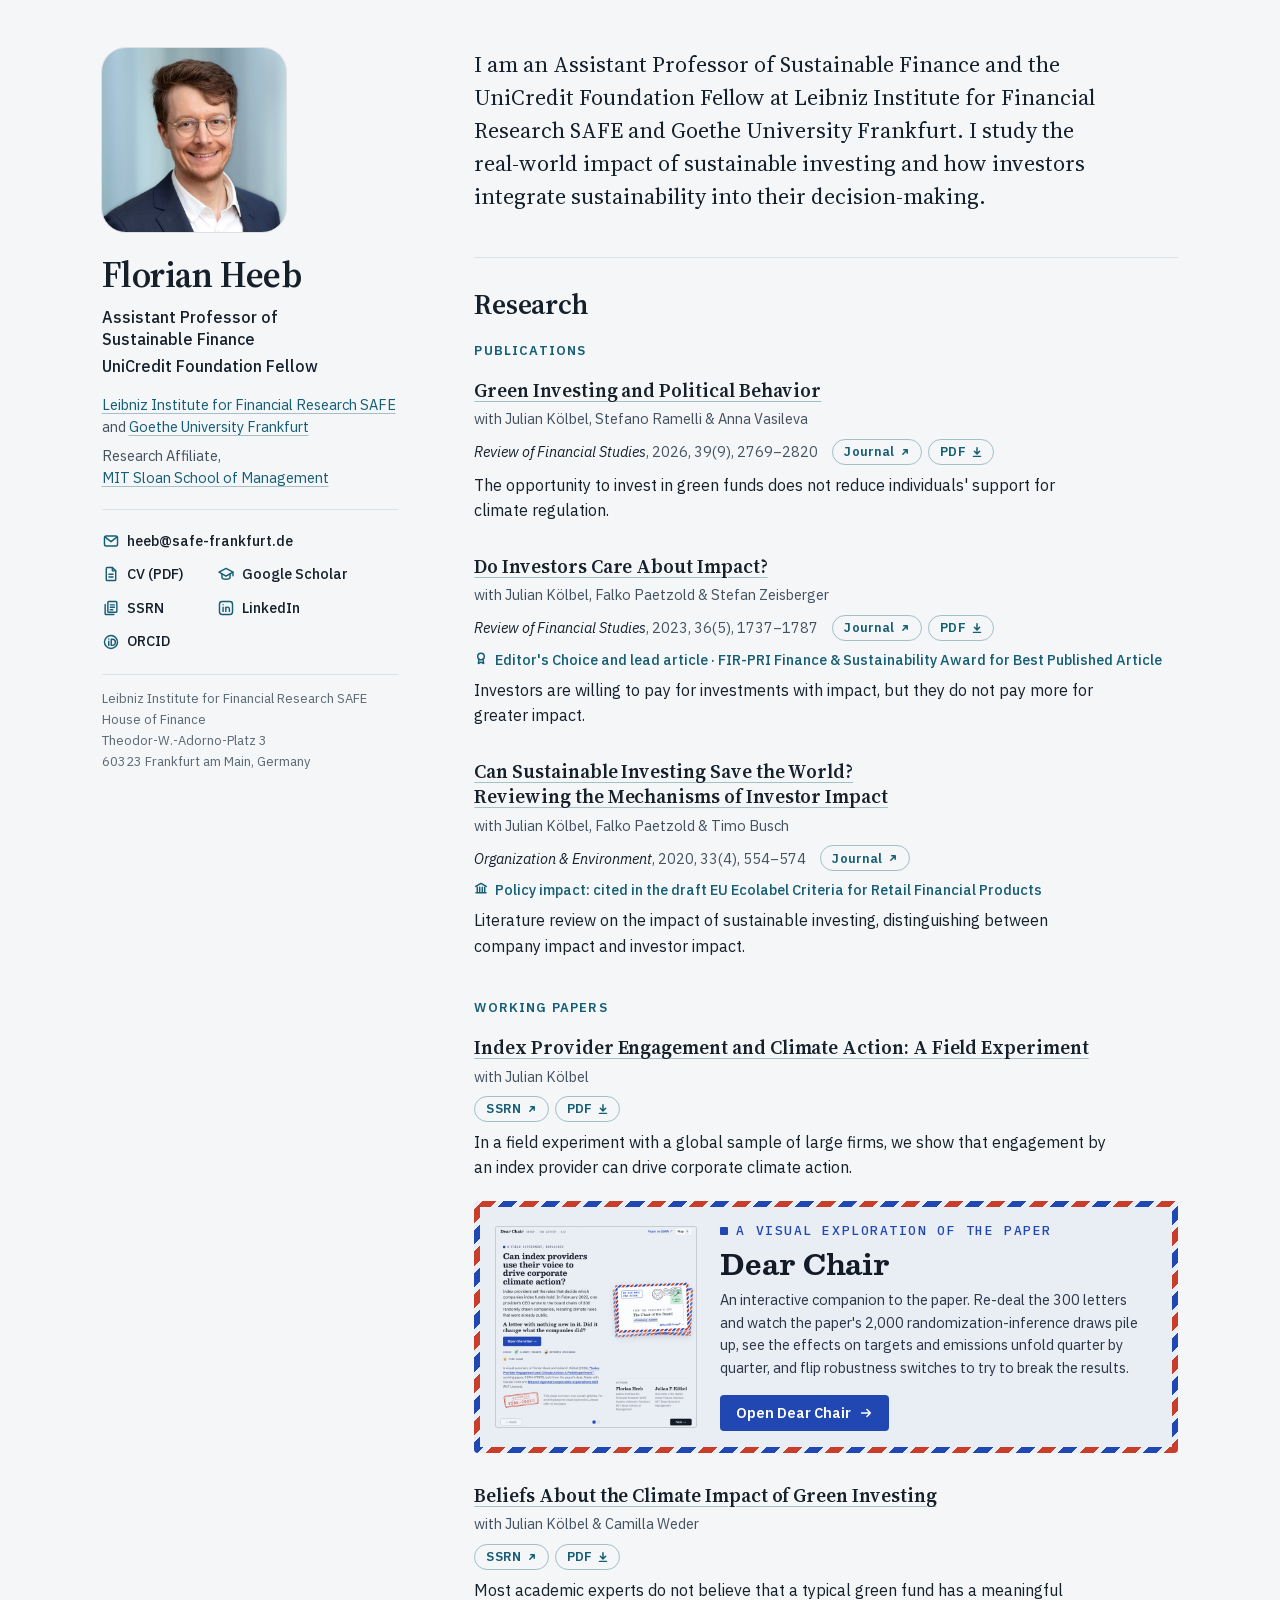
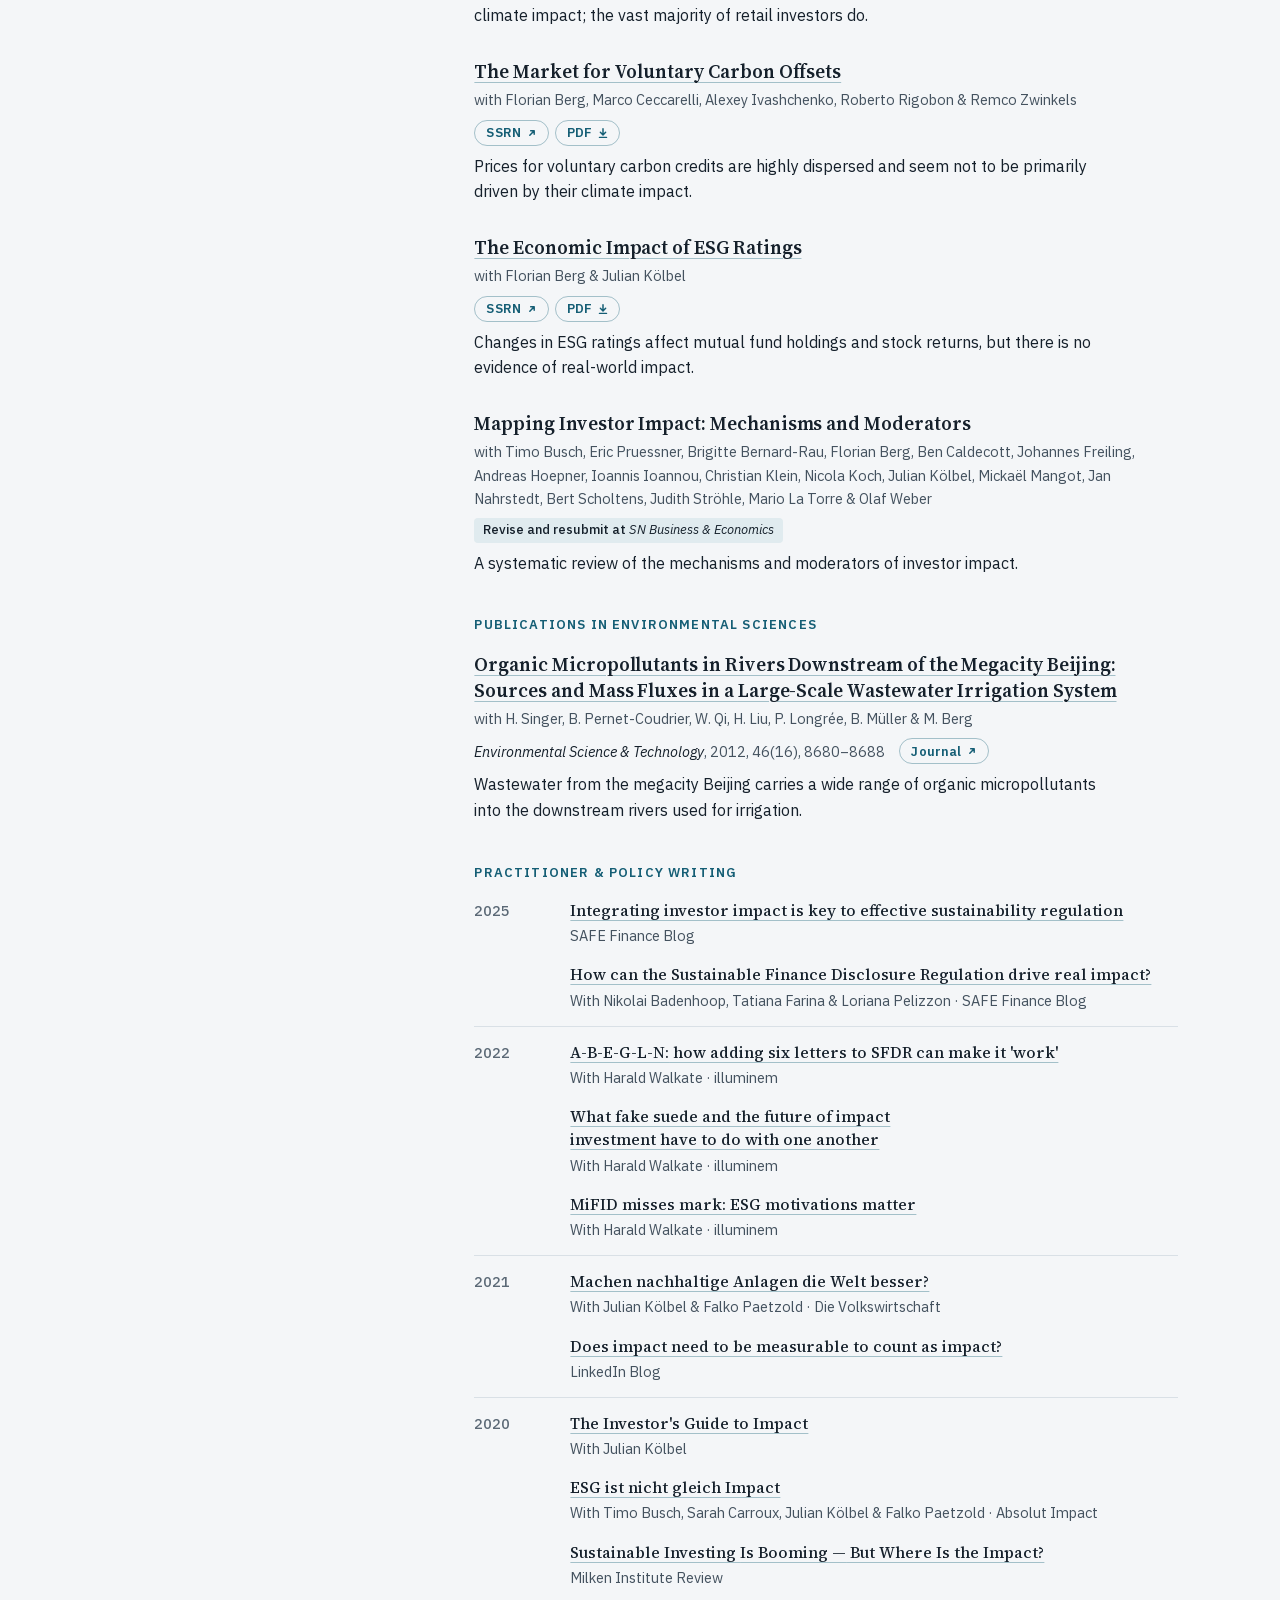
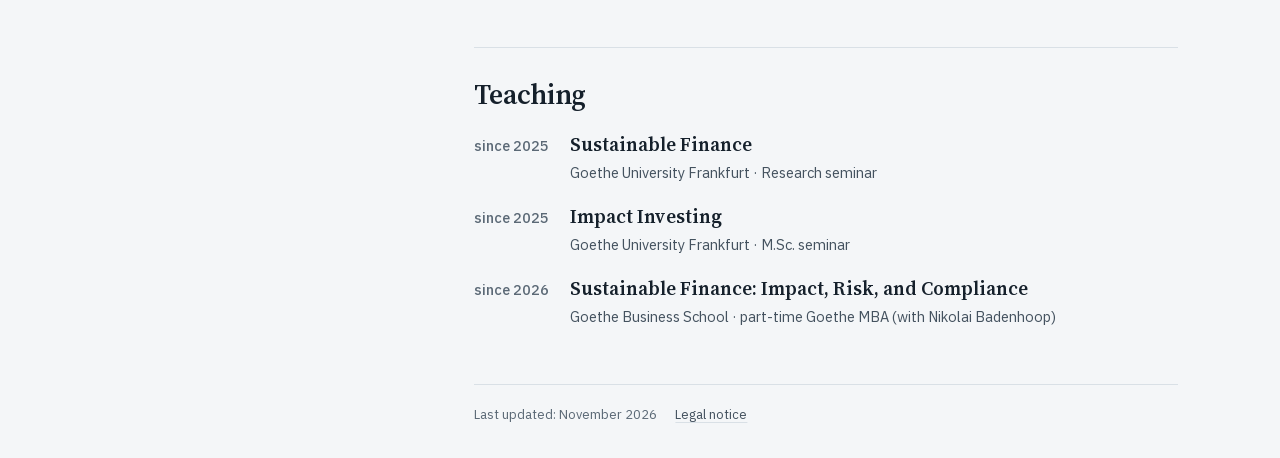
==== commit 2d9c8393: "Add Journal/SSRN and PDF buttons to papers; host paper PDFs - Publications: Journal button (DOI) plu" ====
--- a/index.html
+++ b/index.html
@@ -60,6 +60,8 @@
   <symbol id="i-award" viewBox="0 0 16 16"><circle cx="8" cy="6.25" r="3.75"/><path d="M5.75 9.25 5 14.25l3-1.5 3 1.5-.75-5"/></symbol>
   <symbol id="i-policy" viewBox="0 0 16 16"><path d="M2 6.25 8 2.75l6 3.5M3.75 7v5M6.5 7v5M9.5 7v5M12.25 7v5M2.25 13.5h11.5"/></symbol>
   <symbol id="i-arrow" viewBox="0 0 16 16"><path d="M3 8h10M9 4l4 4-4 4"/></symbol>
+  <symbol id="i-ext" viewBox="0 0 16 16"><path d="m5.5 10.5 5-5M6.5 5.5h4v4"/></symbol>
+  <symbol id="i-down" viewBox="0 0 16 16"><path d="M8 3v7M5 7.25 8 10.25 11 7.25M4 13h8"/></symbol>
 </svg>
 <a class="skip" href="#main">Skip to content</a>
 <div class="wrap">
@@ -96,20 +98,20 @@
       <li>
         <p class="ptitle"><a href="https://doi.org/10.1093/rfs/hhag055" target="_blank" rel="noopener">Green Investing and Political Behavior<span class="vh"> (opens in a new tab)</span></a></p>
         <p class="authors">with Julian Kölbel, Stefano Ramelli & Anna Vasileva</p>
-        <div class="meta"><span class="venue"><cite>Review of Financial Studies</cite>, 2026, <span class="nw">39(9), 2769–2820</span></span></div>
+        <div class="meta"><span class="venue"><cite>Review of Financial Studies</cite>, 2026, <span class="nw">39(9), 2769–2820</span></span><span class="btns"><a class="tbtn" href="https://doi.org/10.1093/rfs/hhag055" target="_blank" rel="noopener">Journal<svg class="i i-sm" aria-hidden="true"><use href="#i-ext"/></svg><span class="vh"> (opens in a new tab)</span></a><a class="tbtn" href="papers/Heeb-Koelbel-Ramelli-Vasileva_Green-Investing-and-Political-Behavior.pdf" target="_blank" rel="noopener">PDF<svg class="i i-sm" aria-hidden="true"><use href="#i-down"/></svg><span class="vh"> (opens in a new tab)</span></a></span></div>
         <p class="sum">The opportunity to invest in green funds does not reduce individuals' support for climate regulation.</p>
       </li>
       <li>
         <p class="ptitle"><a href="https://doi.org/10.1093/rfs/hhac066" target="_blank" rel="noopener">Do Investors Care About Impact?<span class="vh"> (opens in a new tab)</span></a></p>
         <p class="authors">with Julian Kölbel, Falko Paetzold & Stefan Zeisberger</p>
-        <div class="meta"><span class="venue"><cite>Review of Financial Studies</cite>, 2023, <span class="nw">36(5), 1737–1787</span></span></div>
+        <div class="meta"><span class="venue"><cite>Review of Financial Studies</cite>, 2023, <span class="nw">36(5), 1737–1787</span></span><span class="btns"><a class="tbtn" href="https://doi.org/10.1093/rfs/hhac066" target="_blank" rel="noopener">Journal<svg class="i i-sm" aria-hidden="true"><use href="#i-ext"/></svg><span class="vh"> (opens in a new tab)</span></a><a class="tbtn" href="papers/Heeb-Koelbel-Paetzold-Zeisberger_Do-Investors-Care-About-Impact.pdf" target="_blank" rel="noopener">PDF<svg class="i i-sm" aria-hidden="true"><use href="#i-down"/></svg><span class="vh"> (opens in a new tab)</span></a></span></div>
         <p class="note"><svg class="i i-sm" aria-hidden="true"><use href="#i-award"/></svg><span>Editor's Choice and lead article · <span class="nw">FIR-PRI</span> Finance & Sustainability Award for Best Published Article</span></p>
         <p class="sum">Investors are willing to pay for investments with impact, but they do not pay more for greater impact.</p>
       </li>
       <li>
         <p class="ptitle"><a href="https://doi.org/10.1177/1086026620919202" target="_blank" rel="noopener">Can Sustainable Investing Save the World? Reviewing the Mechanisms of Investor Impact<span class="vh"> (opens in a new tab)</span></a></p>
         <p class="authors">with Julian Kölbel, Falko Paetzold & Timo Busch</p>
-        <div class="meta"><span class="venue"><cite>Organization & Environment</cite>, 2020, <span class="nw">33(4), 554–574</span></span></div>
+        <div class="meta"><span class="venue"><cite>Organization & Environment</cite>, 2020, <span class="nw">33(4), 554–574</span></span><span class="btns"><a class="tbtn" href="https://doi.org/10.1177/1086026620919202" target="_blank" rel="noopener">Journal<svg class="i i-sm" aria-hidden="true"><use href="#i-ext"/></svg><span class="vh"> (opens in a new tab)</span></a></span></div>
         <p class="note"><svg class="i i-sm" aria-hidden="true"><use href="#i-policy"/></svg><span>Policy impact: cited in the draft EU Ecolabel Criteria for Retail Financial Products</span></p>
         <p class="sum">Literature review on the impact of sustainable investing, distinguishing between company impact and investor impact.</p>
       </li>
@@ -120,6 +122,7 @@
       <li>
         <p class="ptitle"><a href="https://papers.ssrn.com/sol3/papers.cfm?abstract_id=4711873" target="_blank" rel="noopener">Index Provider Engagement and Climate Action: A Field Experiment<span class="vh"> (opens in a new tab)</span></a></p>
         <p class="authors">with Julian Kölbel</p>
+        <div class="meta"><span class="btns"><a class="tbtn" href="https://papers.ssrn.com/sol3/papers.cfm?abstract_id=4711873" target="_blank" rel="noopener">SSRN<svg class="i i-sm" aria-hidden="true"><use href="#i-ext"/></svg><span class="vh"> (opens in a new tab)</span></a><a class="tbtn" href="papers/Heeb-Koelbel_Index-Provider-Engagement-and-Climate-Action.pdf" target="_blank" rel="noopener">PDF<svg class="i i-sm" aria-hidden="true"><use href="#i-down"/></svg><span class="vh"> (opens in a new tab)</span></a></span></div>
         <p class="sum">In a field experiment with a global sample of large firms, we show that engagement by an index provider can drive corporate climate action.</p>
         <a class="dc" href="https://florian-heeb.github.io/dear-chair/" target="_blank" rel="noopener" aria-labelledby="dc-title dc-kick dc-cta" aria-describedby="dc-text">
           <span class="dc-in">
@@ -136,16 +139,19 @@
       <li>
         <p class="ptitle"><a href="https://papers.ssrn.com/sol3/papers.cfm?abstract_id=5841424" target="_blank" rel="noopener">Beliefs About the Climate Impact of Green Investing<span class="vh"> (opens in a new tab)</span></a></p>
         <p class="authors">with Julian Kölbel & Camilla Weder</p>
+        <div class="meta"><span class="btns"><a class="tbtn" href="https://papers.ssrn.com/sol3/papers.cfm?abstract_id=5841424" target="_blank" rel="noopener">SSRN<svg class="i i-sm" aria-hidden="true"><use href="#i-ext"/></svg><span class="vh"> (opens in a new tab)</span></a><a class="tbtn" href="papers/Heeb-Koelbel-Weder_Beliefs-About-the-Climate-Impact-of-Green-Investing.pdf" target="_blank" rel="noopener">PDF<svg class="i i-sm" aria-hidden="true"><use href="#i-down"/></svg><span class="vh"> (opens in a new tab)</span></a></span></div>
         <p class="sum">Most academic experts do not believe that a typical green fund has a meaningful climate impact; the vast majority of retail investors do.</p>
       </li>
       <li>
         <p class="ptitle"><a href="https://papers.ssrn.com/sol3/papers.cfm?abstract_id=5822702" target="_blank" rel="noopener">The Market for Voluntary Carbon Offsets<span class="vh"> (opens in a new tab)</span></a></p>
         <p class="authors">with Florian Berg, Marco Ceccarelli, Alexey Ivashchenko, Roberto Rigobon & Remco Zwinkels</p>
+        <div class="meta"><span class="btns"><a class="tbtn" href="https://papers.ssrn.com/sol3/papers.cfm?abstract_id=5822702" target="_blank" rel="noopener">SSRN<svg class="i i-sm" aria-hidden="true"><use href="#i-ext"/></svg><span class="vh"> (opens in a new tab)</span></a><a class="tbtn" href="papers/Berg-et-al_The-Market-for-Voluntary-Carbon-Offsets.pdf" target="_blank" rel="noopener">PDF<svg class="i i-sm" aria-hidden="true"><use href="#i-down"/></svg><span class="vh"> (opens in a new tab)</span></a></span></div>
         <p class="sum">Prices for voluntary carbon credits are highly dispersed and seem not to be primarily driven by their climate impact.</p>
       </li>
       <li>
         <p class="ptitle"><a href="https://papers.ssrn.com/sol3/papers.cfm?abstract_id=4088545" target="_blank" rel="noopener">The Economic Impact of ESG Ratings<span class="vh"> (opens in a new tab)</span></a></p>
         <p class="authors">with Florian Berg & Julian Kölbel</p>
+        <div class="meta"><span class="btns"><a class="tbtn" href="https://papers.ssrn.com/sol3/papers.cfm?abstract_id=4088545" target="_blank" rel="noopener">SSRN<svg class="i i-sm" aria-hidden="true"><use href="#i-ext"/></svg><span class="vh"> (opens in a new tab)</span></a><a class="tbtn" href="papers/Berg-Heeb-Koelbel_The-Economic-Impact-of-ESG-Ratings.pdf" target="_blank" rel="noopener">PDF<svg class="i i-sm" aria-hidden="true"><use href="#i-down"/></svg><span class="vh"> (opens in a new tab)</span></a></span></div>
         <p class="sum">Changes in ESG ratings affect mutual fund holdings and stock returns, but there is no evidence of <span class="nw">real-world</span> impact.</p>
       </li>
       <li>
@@ -161,7 +167,7 @@
       <li>
         <p class="ptitle"><a href="https://doi.org/10.1021/es301912q" target="_blank" rel="noopener">Organic Micropollutants in Rivers Downstream of the Megacity Beijing: Sources and Mass Fluxes in a <span class="nw">Large-Scale</span> Wastewater Irrigation System<span class="vh"> (opens in a new tab)</span></a></p>
         <p class="authors">with <span class="nw">H. Singer</span>, <span class="nw">B. Pernet-Coudrier</span>, <span class="nw">W. Qi</span>, <span class="nw">H. Liu</span>, <span class="nw">P. Longrée</span>, <span class="nw">B. Müller</span> & <span class="nw">M. Berg</span></p>
-        <div class="meta"><span class="venue"><cite>Environmental Science & Technology</cite>, 2012, <span class="nw">46(16), 8680–8688</span></span></div>
+        <div class="meta"><span class="venue"><cite>Environmental Science & Technology</cite>, 2012, <span class="nw">46(16), 8680–8688</span></span><span class="btns"><a class="tbtn" href="https://doi.org/10.1021/es301912q" target="_blank" rel="noopener">Journal<svg class="i i-sm" aria-hidden="true"><use href="#i-ext"/></svg><span class="vh"> (opens in a new tab)</span></a></span></div>
         <p class="sum">Wastewater from the megacity Beijing carries a wide range of organic micropollutants into the downstream rivers used for irrigation.</p>
       </li>
     </ol>
--- a/style.css
+++ b/style.css
@@ -134,6 +134,9 @@
 .authors{margin-top:4px;font-size:var(--fs-sm);color:var(--ink-2)}
 .meta{margin-top:8px;display:flex;flex-wrap:wrap;align-items:center;gap:6px 14px;font-size:var(--fs-sm);line-height:1.45;color:var(--ink-2)}
 .venue cite{color:var(--ink)}
+.btns{display:inline-flex;flex-wrap:wrap;gap:6px}
+.tbtn{display:inline-flex;align-items:center;gap:4px;min-height:26px;padding:3px 9px 3px 11px;border:1px solid var(--accent-line);border-radius:999px;font-size:var(--fs-xs);font-weight:600;line-height:1;letter-spacing:.01em;color:var(--accent);text-decoration:none}
+.tbtn:hover{background:var(--accent-soft);border-color:var(--accent);color:var(--accent-hover)}
 .status{display:inline-block;padding:3px 9px;border-radius:4px;background:var(--accent-soft);color:var(--ink);font-size:var(--fs-xs);font-weight:500;line-height:1.45}
 .note{margin-top:8px;display:flex;gap:7px;align-items:flex-start;font-size:var(--fs-sm);font-weight:500;line-height:1.45;color:var(--accent)}
 .note .i{margin-top:.15em}
@@ -223,7 +226,7 @@
 
 @media print{
   :root{--bg:#fff;--ink:#000;--ink-2:#333;--ink-3:#444;--accent:#000}
-  .skip,.links,.dc{display:none!important}
+  .skip,.links,.dc,.btns{display:none!important}
   .wrap{display:block}
   .profile{position:static}
   a{text-decoration:none;color:inherit}
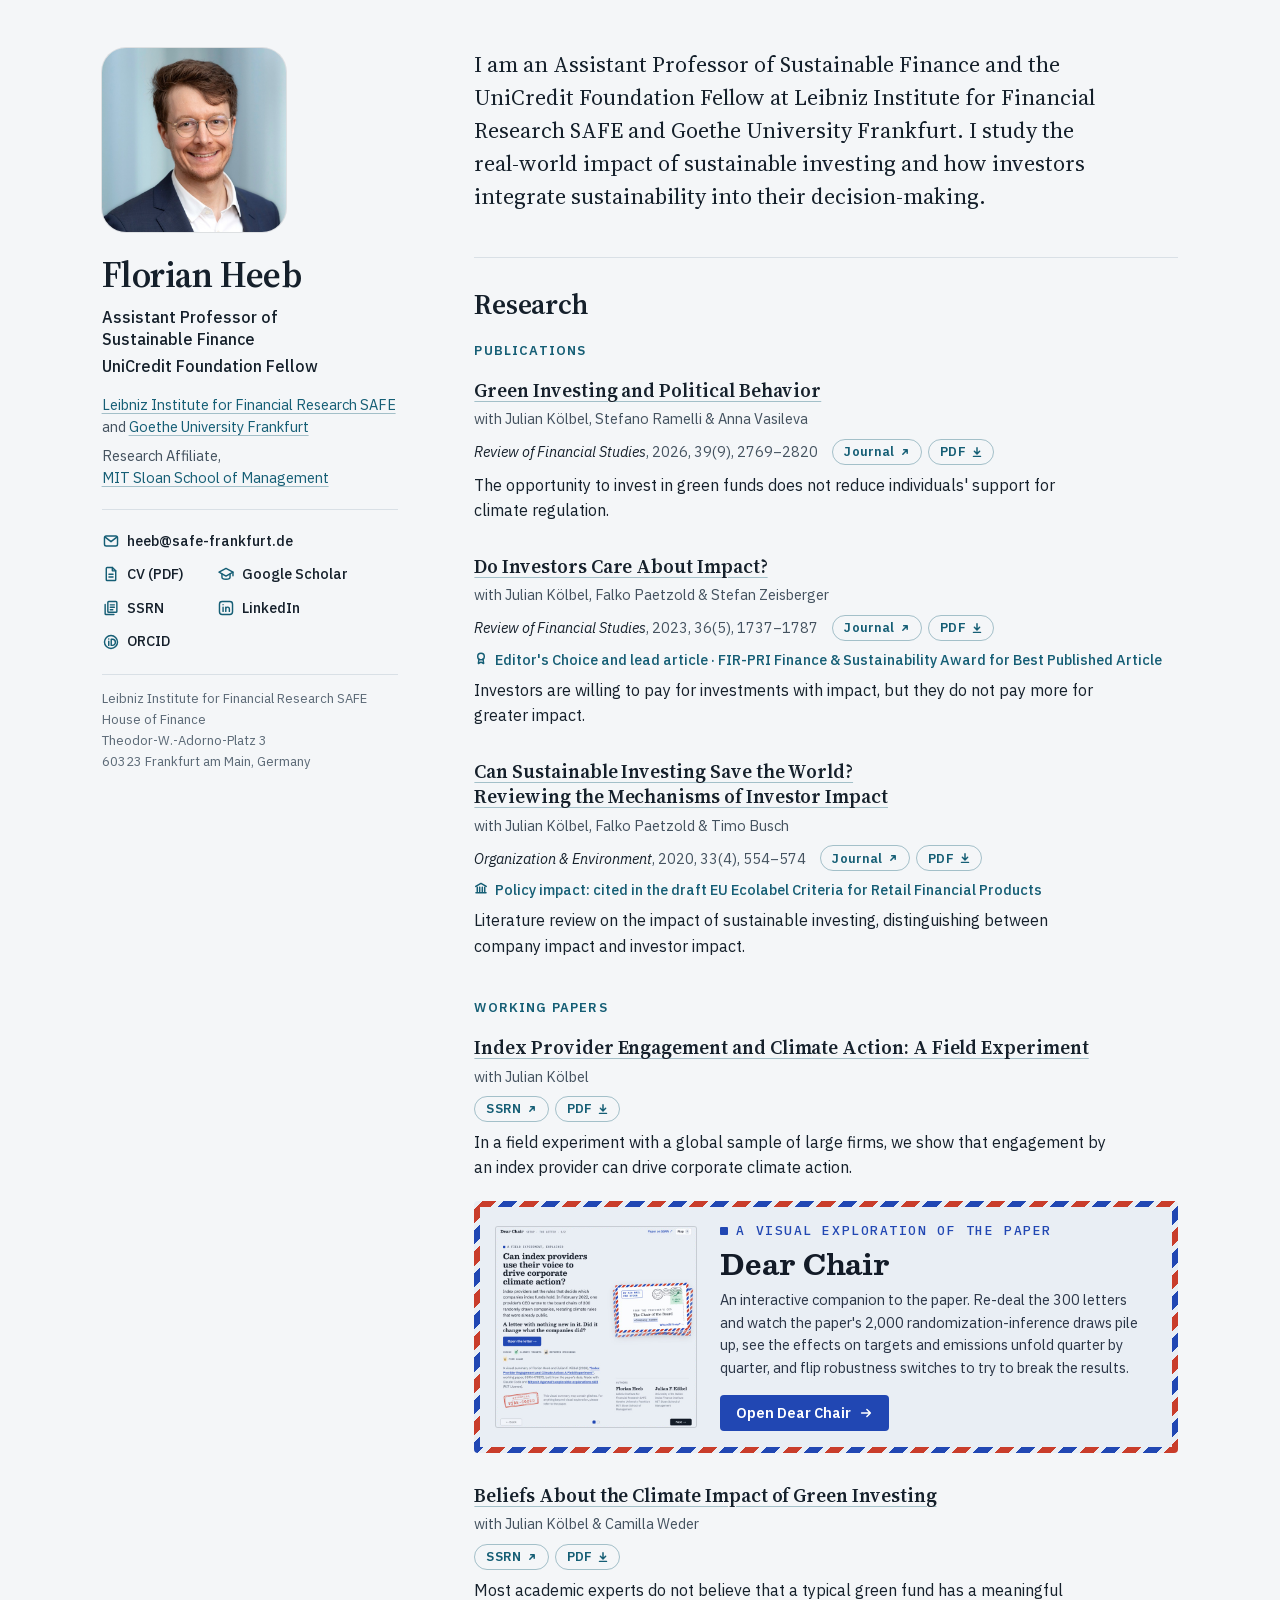
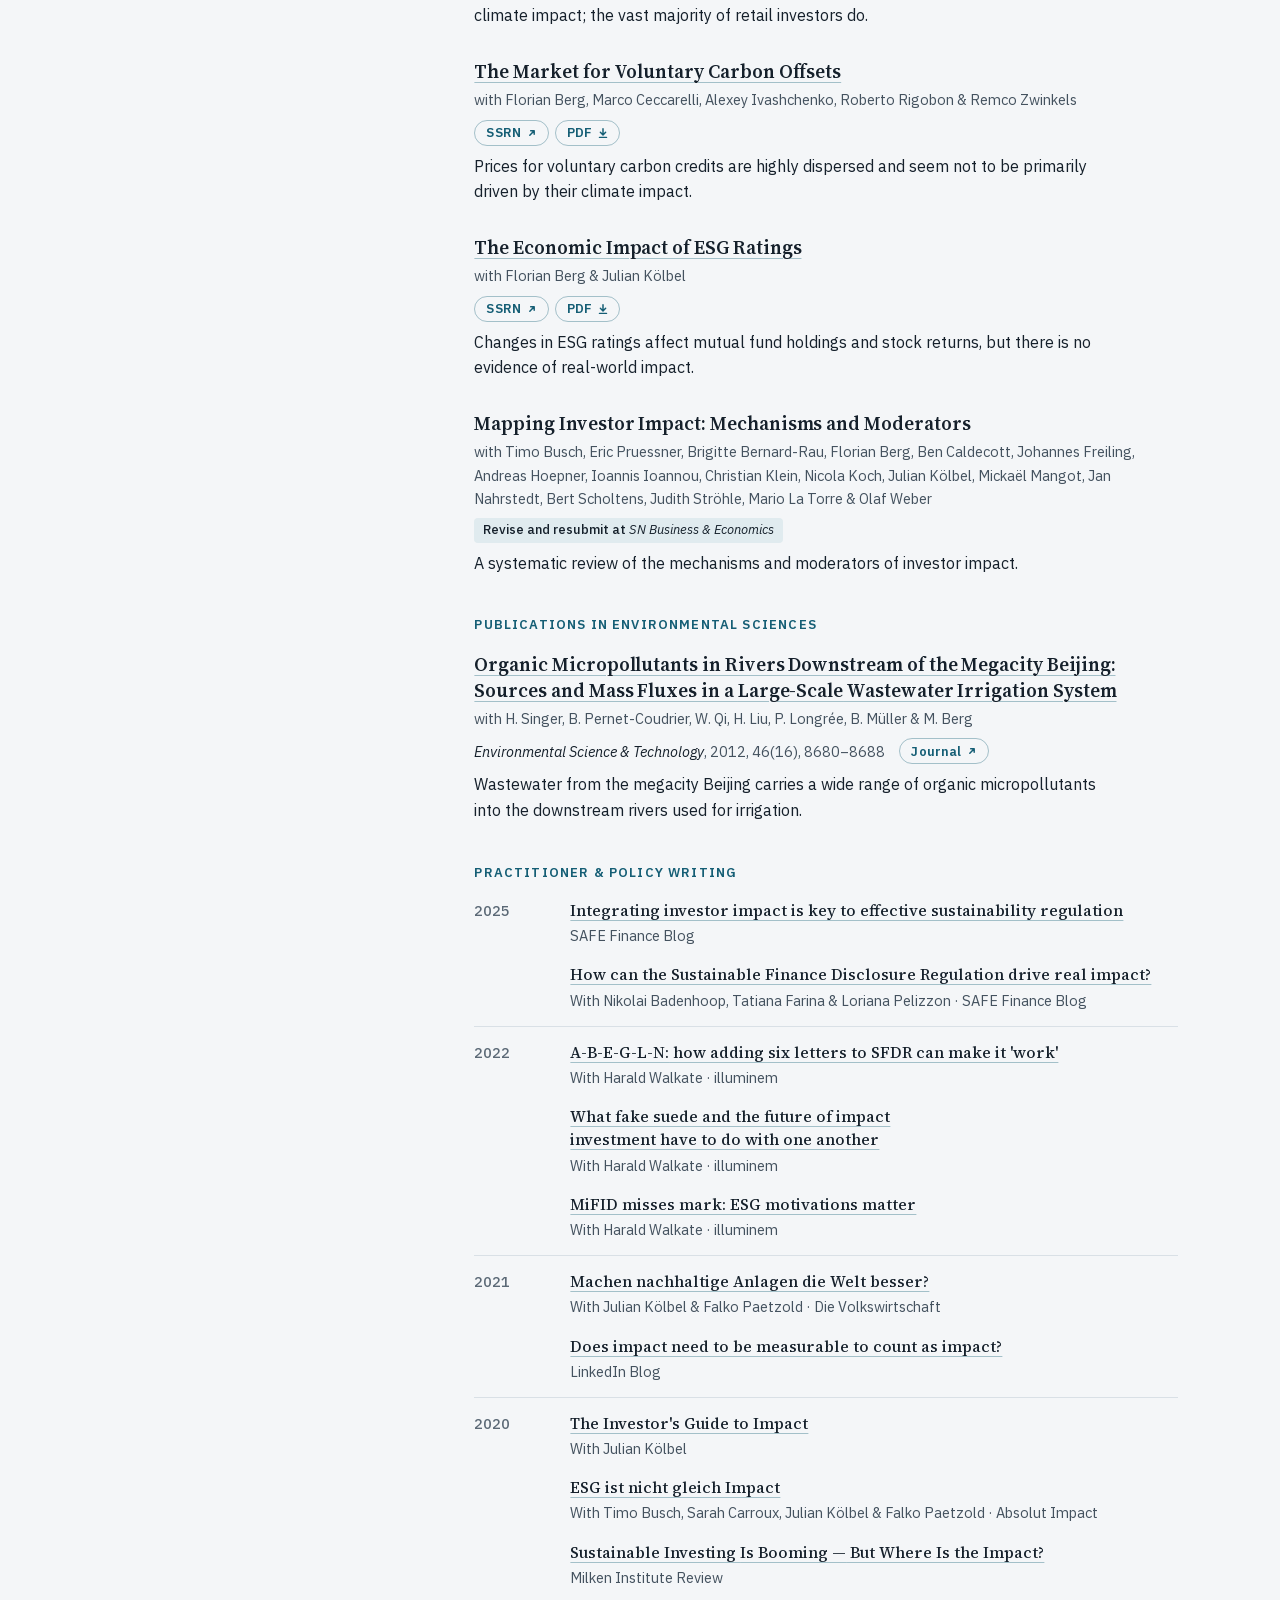
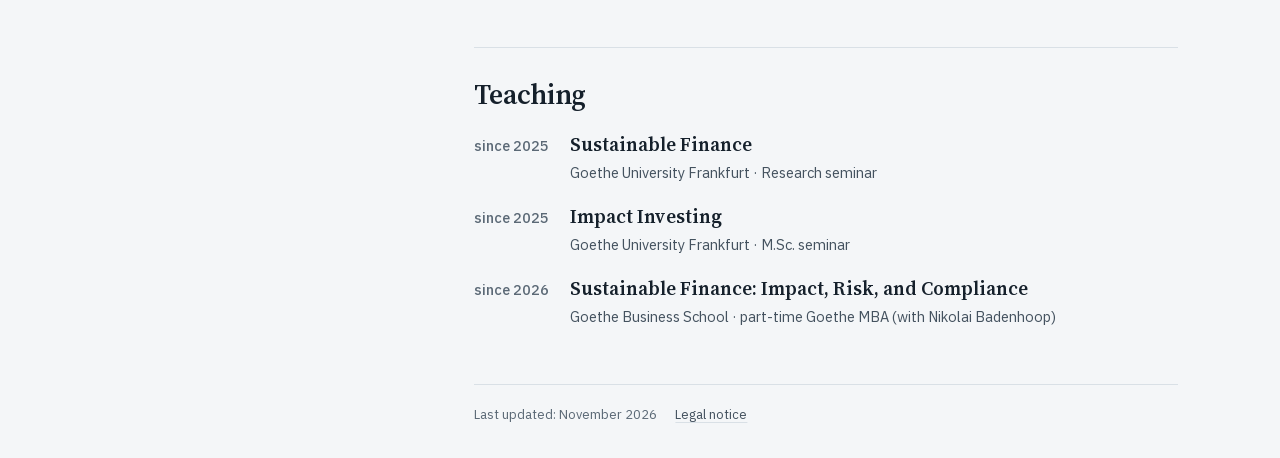
==== commit 80ea1049: "Add PDF button for the O&E 2020 article (open access, CC BY-NC 4.0) Co-Authored-By: Claude Opus 5.5 " ====
--- a/index.html
+++ b/index.html
@@ -111,7 +111,7 @@
       <li>
         <p class="ptitle"><a href="https://doi.org/10.1177/1086026620919202" target="_blank" rel="noopener">Can Sustainable Investing Save the World? Reviewing the Mechanisms of Investor Impact<span class="vh"> (opens in a new tab)</span></a></p>
         <p class="authors">with Julian Kölbel, Falko Paetzold & Timo Busch</p>
-        <div class="meta"><span class="venue"><cite>Organization & Environment</cite>, 2020, <span class="nw">33(4), 554–574</span></span><span class="btns"><a class="tbtn" href="https://doi.org/10.1177/1086026620919202" target="_blank" rel="noopener">Journal<svg class="i i-sm" aria-hidden="true"><use href="#i-ext"/></svg><span class="vh"> (opens in a new tab)</span></a></span></div>
+        <div class="meta"><span class="venue"><cite>Organization & Environment</cite>, 2020, <span class="nw">33(4), 554–574</span></span><span class="btns"><a class="tbtn" href="https://doi.org/10.1177/1086026620919202" target="_blank" rel="noopener">Journal<svg class="i i-sm" aria-hidden="true"><use href="#i-ext"/></svg><span class="vh"> (opens in a new tab)</span></a><a class="tbtn" href="papers/Koelbel-Heeb-Paetzold-Busch_Can-Sustainable-Investing-Save-the-World.pdf" target="_blank" rel="noopener">PDF<svg class="i i-sm" aria-hidden="true"><use href="#i-down"/></svg><span class="vh"> (opens in a new tab)</span></a></span></div>
         <p class="note"><svg class="i i-sm" aria-hidden="true"><use href="#i-policy"/></svg><span>Policy impact: cited in the draft EU Ecolabel Criteria for Retail Financial Products</span></p>
         <p class="sum">Literature review on the impact of sustainable investing, distinguishing between company impact and investor impact.</p>
       </li>
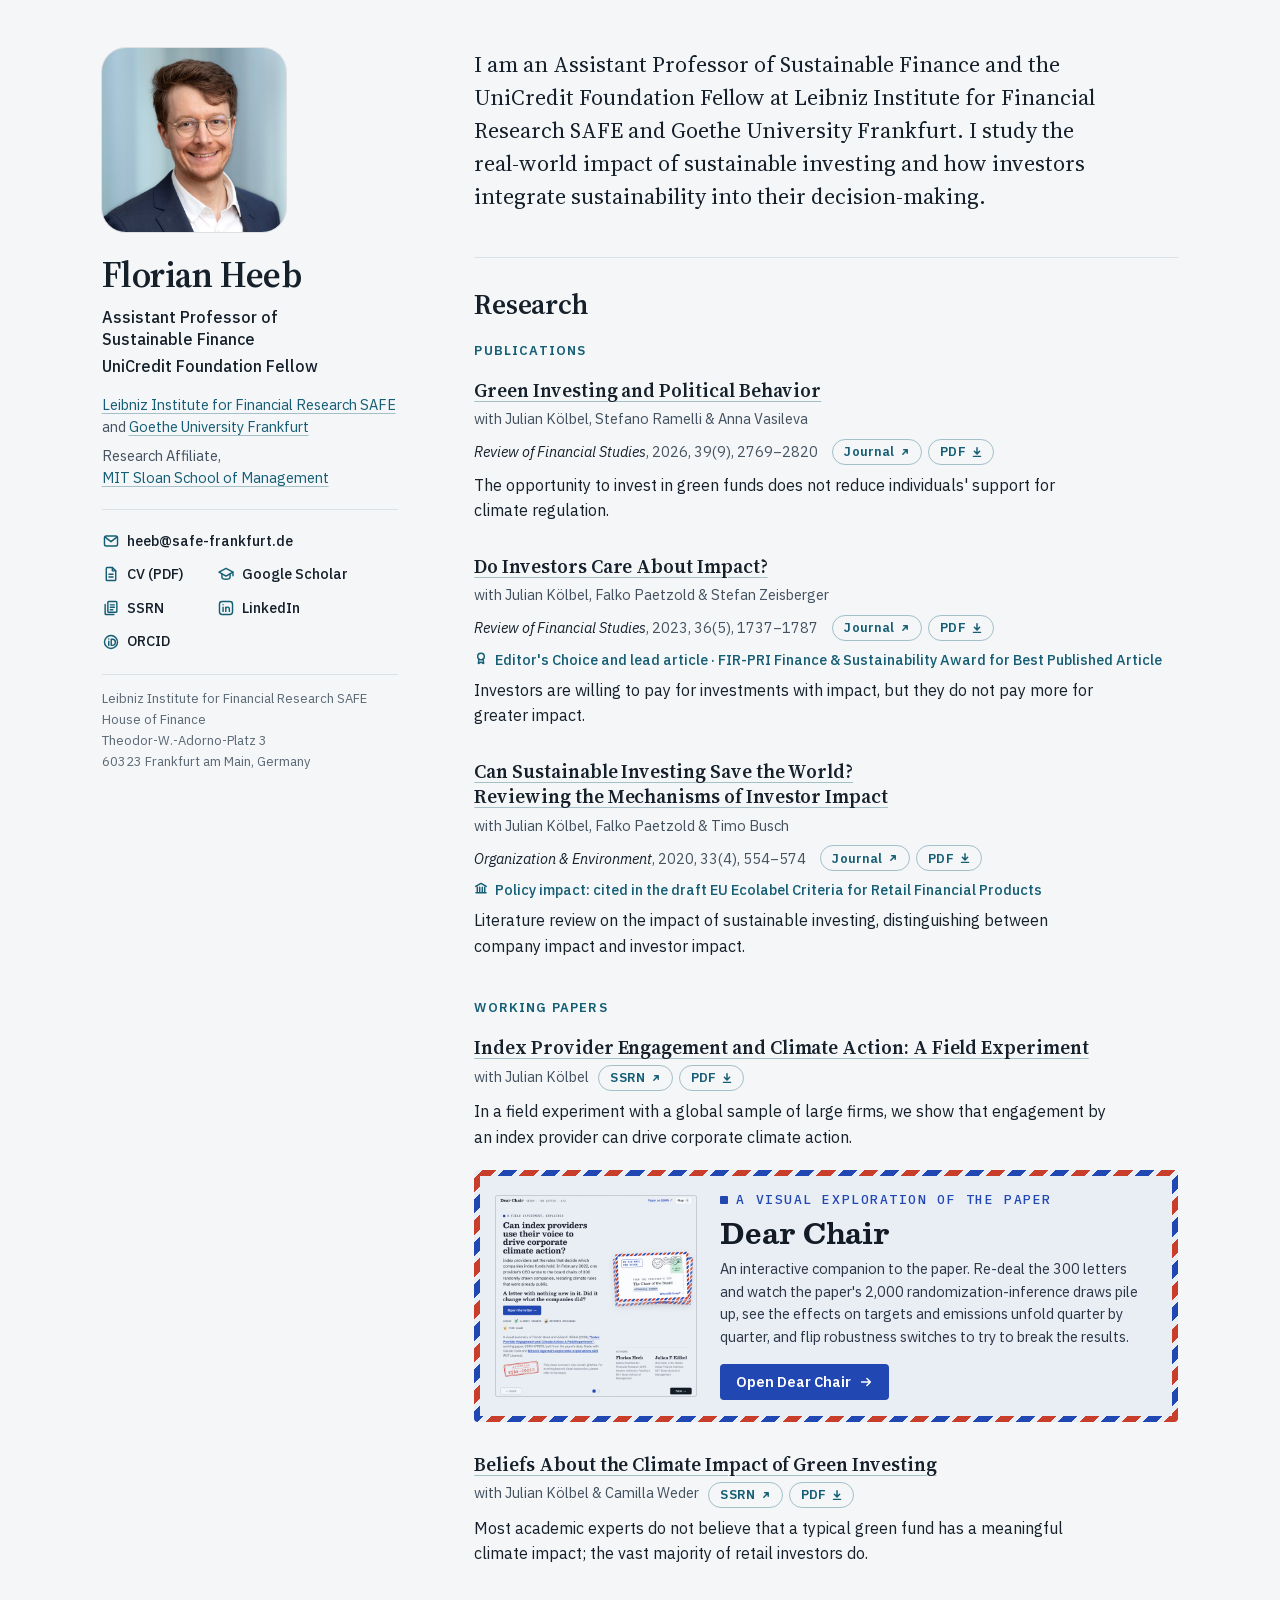
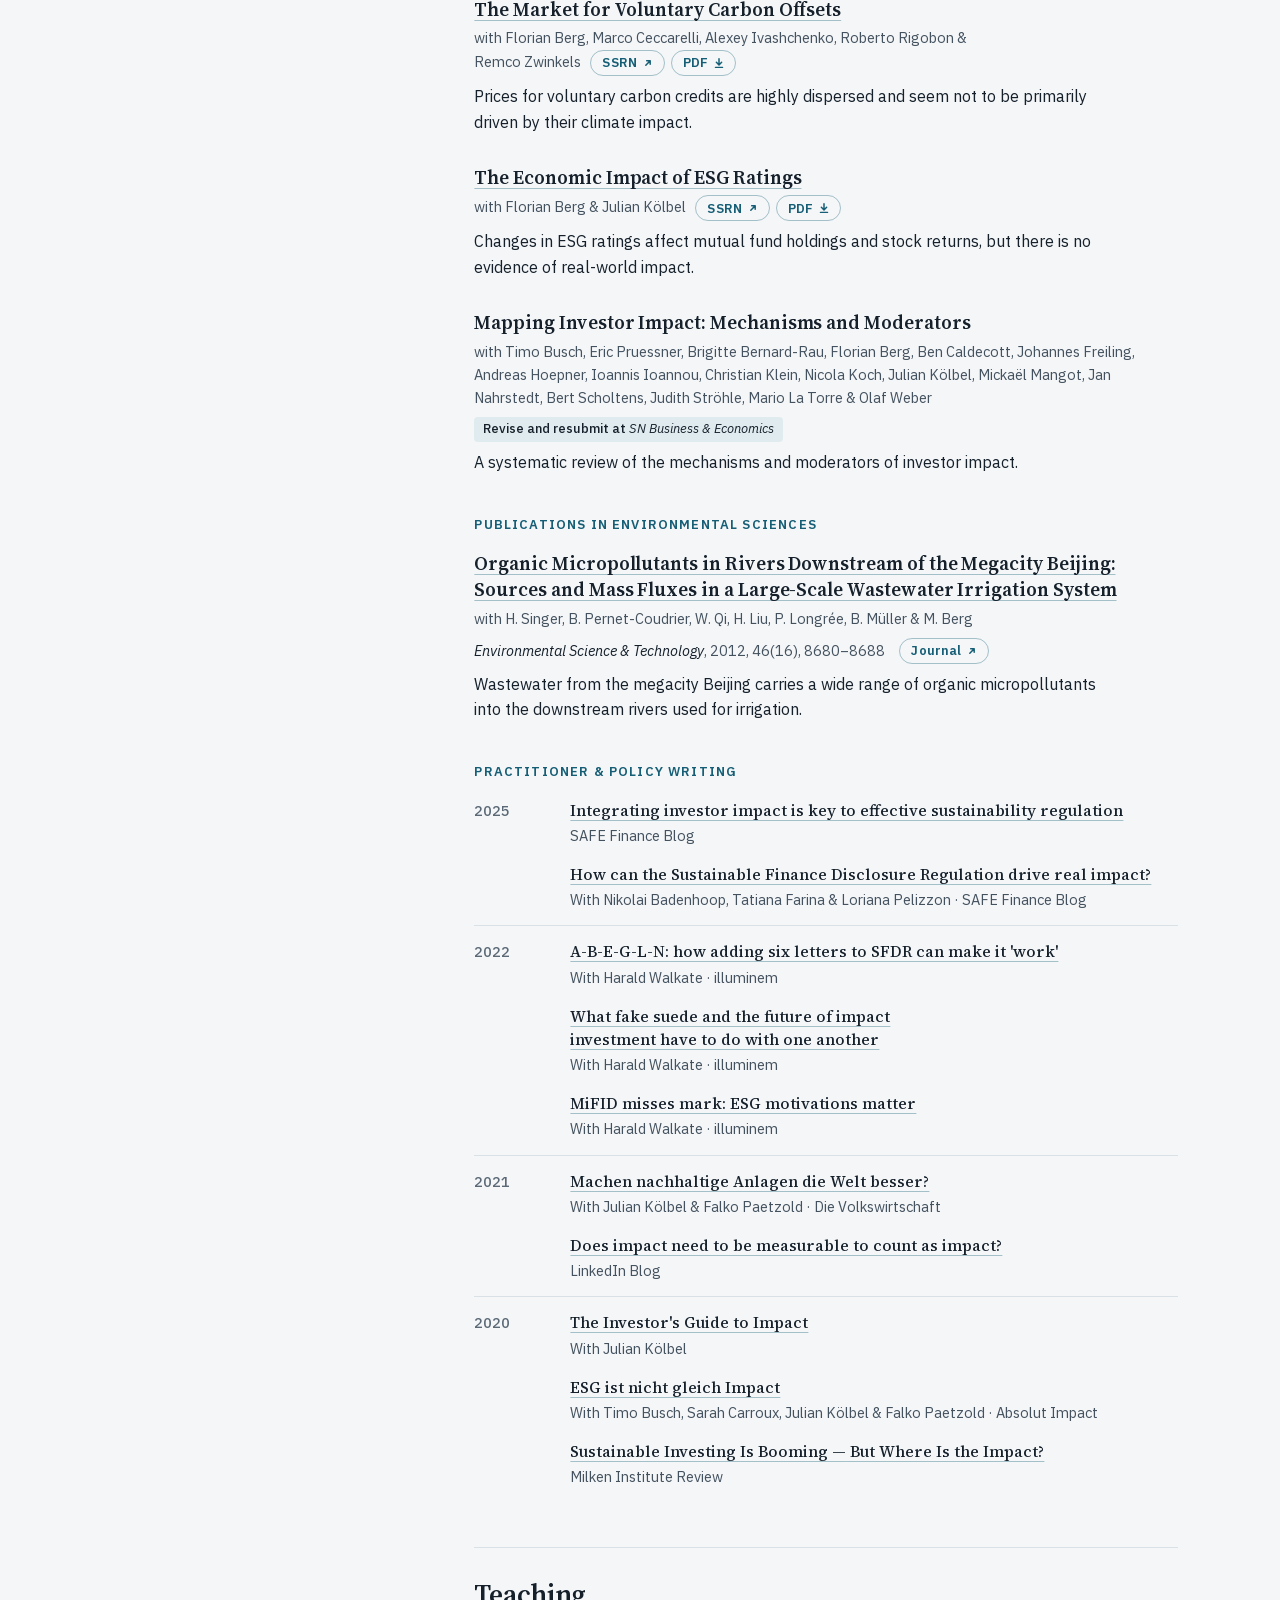
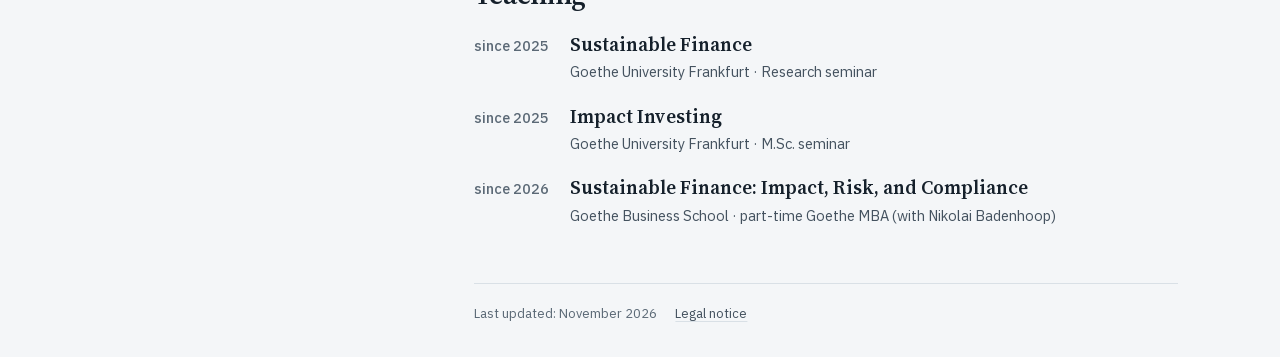
==== commit 252d3ddc: "Working papers: SSRN/PDF buttons inline after the authors Co-Authored-By: Claude Opus 5.5 <noreply@a" ====
--- a/index.html
+++ b/index.html
@@ -121,8 +121,7 @@
     <ol class="papers" role="list">
       <li>
         <p class="ptitle"><a href="https://papers.ssrn.com/sol3/papers.cfm?abstract_id=4711873" target="_blank" rel="noopener">Index Provider Engagement and Climate Action: A Field Experiment<span class="vh"> (opens in a new tab)</span></a></p>
-        <p class="authors">with Julian Kölbel</p>
-        <div class="meta"><span class="btns"><a class="tbtn" href="https://papers.ssrn.com/sol3/papers.cfm?abstract_id=4711873" target="_blank" rel="noopener">SSRN<svg class="i i-sm" aria-hidden="true"><use href="#i-ext"/></svg><span class="vh"> (opens in a new tab)</span></a><a class="tbtn" href="papers/Heeb-Koelbel_Index-Provider-Engagement-and-Climate-Action.pdf" target="_blank" rel="noopener">PDF<svg class="i i-sm" aria-hidden="true"><use href="#i-down"/></svg><span class="vh"> (opens in a new tab)</span></a></span></div>
+        <p class="authors">with Julian Kölbel <span class="btns"><a class="tbtn" href="https://papers.ssrn.com/sol3/papers.cfm?abstract_id=4711873" target="_blank" rel="noopener">SSRN<svg class="i i-sm" aria-hidden="true"><use href="#i-ext"/></svg><span class="vh"> (opens in a new tab)</span></a><a class="tbtn" href="papers/Heeb-Koelbel_Index-Provider-Engagement-and-Climate-Action.pdf" target="_blank" rel="noopener">PDF<svg class="i i-sm" aria-hidden="true"><use href="#i-down"/></svg><span class="vh"> (opens in a new tab)</span></a></span></p>
         <p class="sum">In a field experiment with a global sample of large firms, we show that engagement by an index provider can drive corporate climate action.</p>
         <a class="dc" href="https://florian-heeb.github.io/dear-chair/" target="_blank" rel="noopener" aria-labelledby="dc-title dc-kick dc-cta" aria-describedby="dc-text">
           <span class="dc-in">
@@ -138,20 +137,17 @@
       </li>
       <li>
         <p class="ptitle"><a href="https://papers.ssrn.com/sol3/papers.cfm?abstract_id=5841424" target="_blank" rel="noopener">Beliefs About the Climate Impact of Green Investing<span class="vh"> (opens in a new tab)</span></a></p>
-        <p class="authors">with Julian Kölbel & Camilla Weder</p>
-        <div class="meta"><span class="btns"><a class="tbtn" href="https://papers.ssrn.com/sol3/papers.cfm?abstract_id=5841424" target="_blank" rel="noopener">SSRN<svg class="i i-sm" aria-hidden="true"><use href="#i-ext"/></svg><span class="vh"> (opens in a new tab)</span></a><a class="tbtn" href="papers/Heeb-Koelbel-Weder_Beliefs-About-the-Climate-Impact-of-Green-Investing.pdf" target="_blank" rel="noopener">PDF<svg class="i i-sm" aria-hidden="true"><use href="#i-down"/></svg><span class="vh"> (opens in a new tab)</span></a></span></div>
+        <p class="authors">with Julian Kölbel & Camilla Weder <span class="btns"><a class="tbtn" href="https://papers.ssrn.com/sol3/papers.cfm?abstract_id=5841424" target="_blank" rel="noopener">SSRN<svg class="i i-sm" aria-hidden="true"><use href="#i-ext"/></svg><span class="vh"> (opens in a new tab)</span></a><a class="tbtn" href="papers/Heeb-Koelbel-Weder_Beliefs-About-the-Climate-Impact-of-Green-Investing.pdf" target="_blank" rel="noopener">PDF<svg class="i i-sm" aria-hidden="true"><use href="#i-down"/></svg><span class="vh"> (opens in a new tab)</span></a></span></p>
         <p class="sum">Most academic experts do not believe that a typical green fund has a meaningful climate impact; the vast majority of retail investors do.</p>
       </li>
       <li>
         <p class="ptitle"><a href="https://papers.ssrn.com/sol3/papers.cfm?abstract_id=5822702" target="_blank" rel="noopener">The Market for Voluntary Carbon Offsets<span class="vh"> (opens in a new tab)</span></a></p>
-        <p class="authors">with Florian Berg, Marco Ceccarelli, Alexey Ivashchenko, Roberto Rigobon & Remco Zwinkels</p>
-        <div class="meta"><span class="btns"><a class="tbtn" href="https://papers.ssrn.com/sol3/papers.cfm?abstract_id=5822702" target="_blank" rel="noopener">SSRN<svg class="i i-sm" aria-hidden="true"><use href="#i-ext"/></svg><span class="vh"> (opens in a new tab)</span></a><a class="tbtn" href="papers/Berg-et-al_The-Market-for-Voluntary-Carbon-Offsets.pdf" target="_blank" rel="noopener">PDF<svg class="i i-sm" aria-hidden="true"><use href="#i-down"/></svg><span class="vh"> (opens in a new tab)</span></a></span></div>
+        <p class="authors">with <span class="nw">Florian Berg</span>, <span class="nw">Marco Ceccarelli</span>, <span class="nw">Alexey Ivashchenko</span>, <span class="nw">Roberto Rigobon</span> & <span class="nw">Remco Zwinkels</span> <span class="btns"><a class="tbtn" href="https://papers.ssrn.com/sol3/papers.cfm?abstract_id=5822702" target="_blank" rel="noopener">SSRN<svg class="i i-sm" aria-hidden="true"><use href="#i-ext"/></svg><span class="vh"> (opens in a new tab)</span></a><a class="tbtn" href="papers/Berg-et-al_The-Market-for-Voluntary-Carbon-Offsets.pdf" target="_blank" rel="noopener">PDF<svg class="i i-sm" aria-hidden="true"><use href="#i-down"/></svg><span class="vh"> (opens in a new tab)</span></a></span></p>
         <p class="sum">Prices for voluntary carbon credits are highly dispersed and seem not to be primarily driven by their climate impact.</p>
       </li>
       <li>
         <p class="ptitle"><a href="https://papers.ssrn.com/sol3/papers.cfm?abstract_id=4088545" target="_blank" rel="noopener">The Economic Impact of ESG Ratings<span class="vh"> (opens in a new tab)</span></a></p>
-        <p class="authors">with Florian Berg & Julian Kölbel</p>
-        <div class="meta"><span class="btns"><a class="tbtn" href="https://papers.ssrn.com/sol3/papers.cfm?abstract_id=4088545" target="_blank" rel="noopener">SSRN<svg class="i i-sm" aria-hidden="true"><use href="#i-ext"/></svg><span class="vh"> (opens in a new tab)</span></a><a class="tbtn" href="papers/Berg-Heeb-Koelbel_The-Economic-Impact-of-ESG-Ratings.pdf" target="_blank" rel="noopener">PDF<svg class="i i-sm" aria-hidden="true"><use href="#i-down"/></svg><span class="vh"> (opens in a new tab)</span></a></span></div>
+        <p class="authors">with Florian Berg & Julian Kölbel <span class="btns"><a class="tbtn" href="https://papers.ssrn.com/sol3/papers.cfm?abstract_id=4088545" target="_blank" rel="noopener">SSRN<svg class="i i-sm" aria-hidden="true"><use href="#i-ext"/></svg><span class="vh"> (opens in a new tab)</span></a><a class="tbtn" href="papers/Berg-Heeb-Koelbel_The-Economic-Impact-of-ESG-Ratings.pdf" target="_blank" rel="noopener">PDF<svg class="i i-sm" aria-hidden="true"><use href="#i-down"/></svg><span class="vh"> (opens in a new tab)</span></a></span></p>
         <p class="sum">Changes in ESG ratings affect mutual fund holdings and stock returns, but there is no evidence of <span class="nw">real-world</span> impact.</p>
       </li>
       <li>
--- a/style.css
+++ b/style.css
@@ -135,6 +135,7 @@
 .meta{margin-top:8px;display:flex;flex-wrap:wrap;align-items:center;gap:6px 14px;font-size:var(--fs-sm);line-height:1.45;color:var(--ink-2)}
 .venue cite{color:var(--ink)}
 .btns{display:inline-flex;flex-wrap:wrap;gap:6px}
+.authors .btns{margin-left:6px;vertical-align:middle}
 .tbtn{display:inline-flex;align-items:center;gap:4px;min-height:26px;padding:3px 9px 3px 11px;border:1px solid var(--accent-line);border-radius:999px;font-size:var(--fs-xs);font-weight:600;line-height:1;letter-spacing:.01em;color:var(--accent);text-decoration:none}
 .tbtn:hover{background:var(--accent-soft);border-color:var(--accent);color:var(--accent-hover)}
 .status{display:inline-block;padding:3px 9px;border-radius:4px;background:var(--accent-soft);color:var(--ink);font-size:var(--fs-xs);font-weight:500;line-height:1.45}
